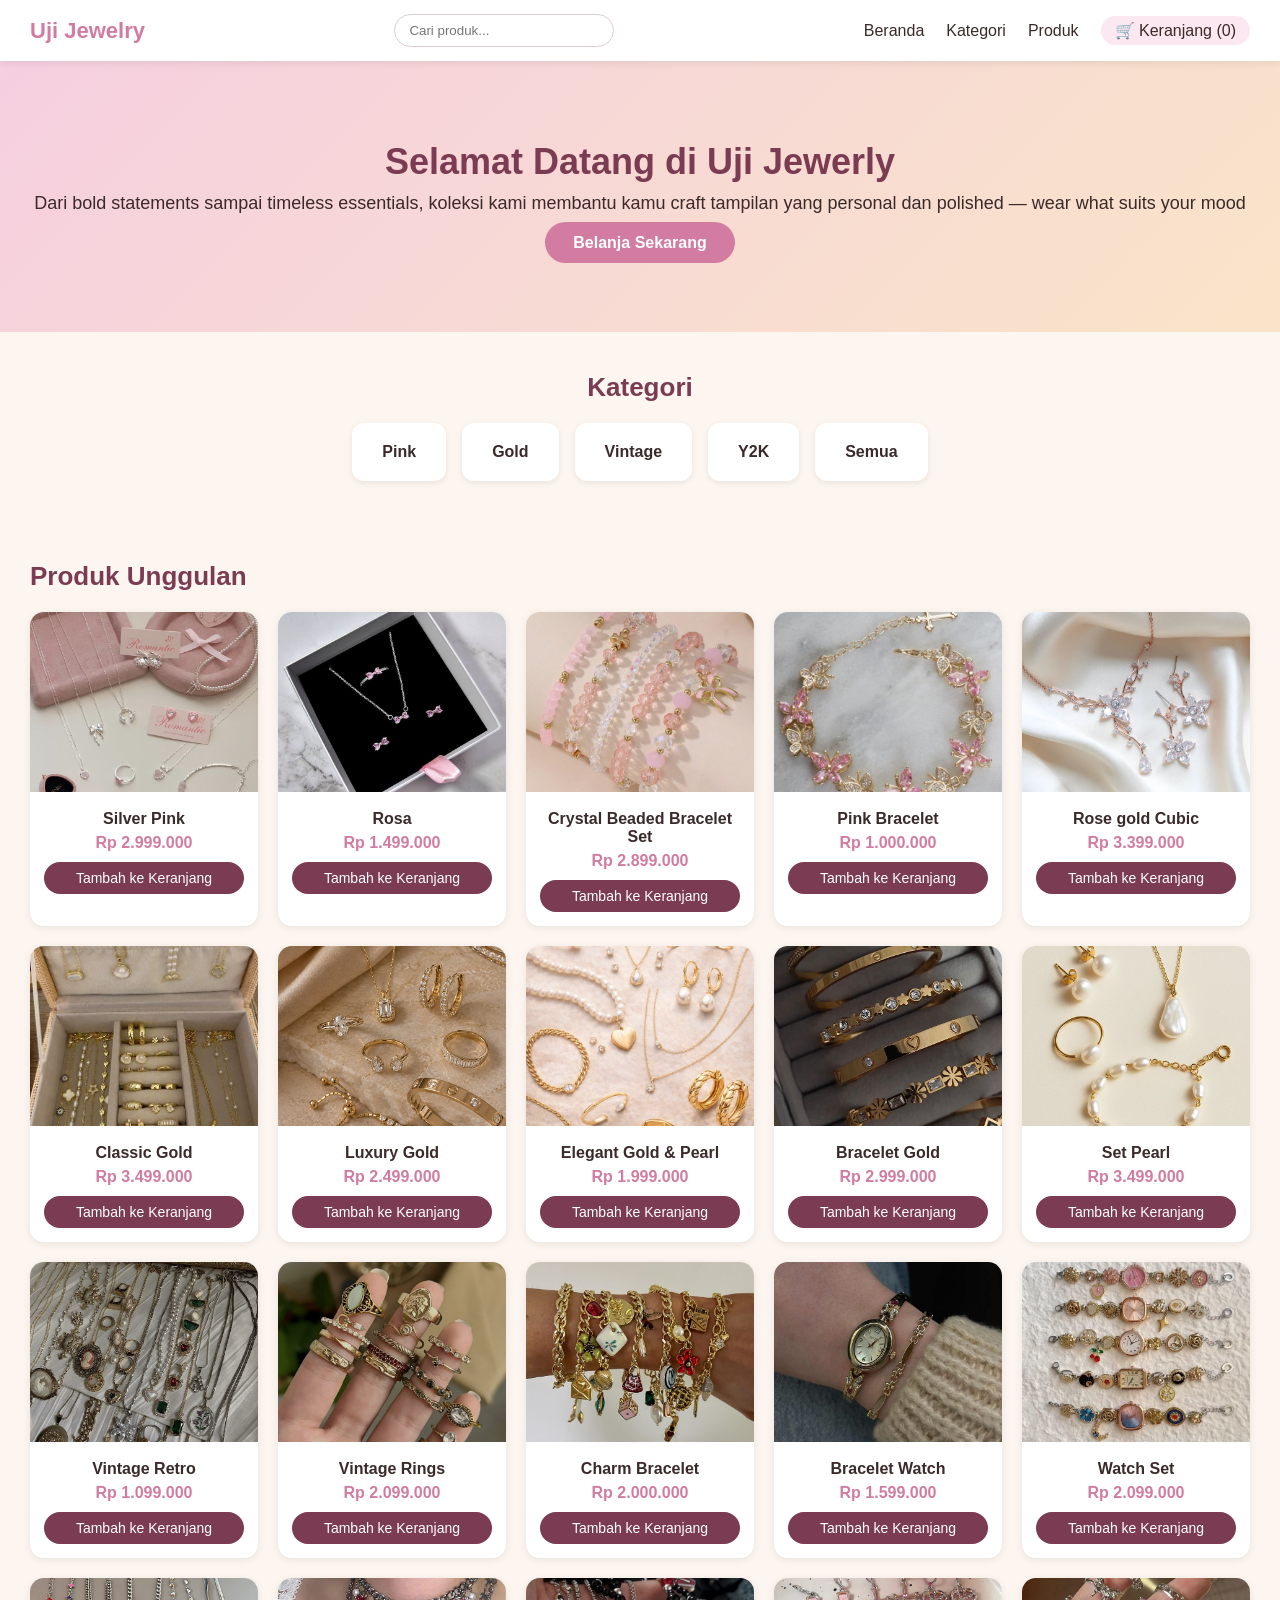
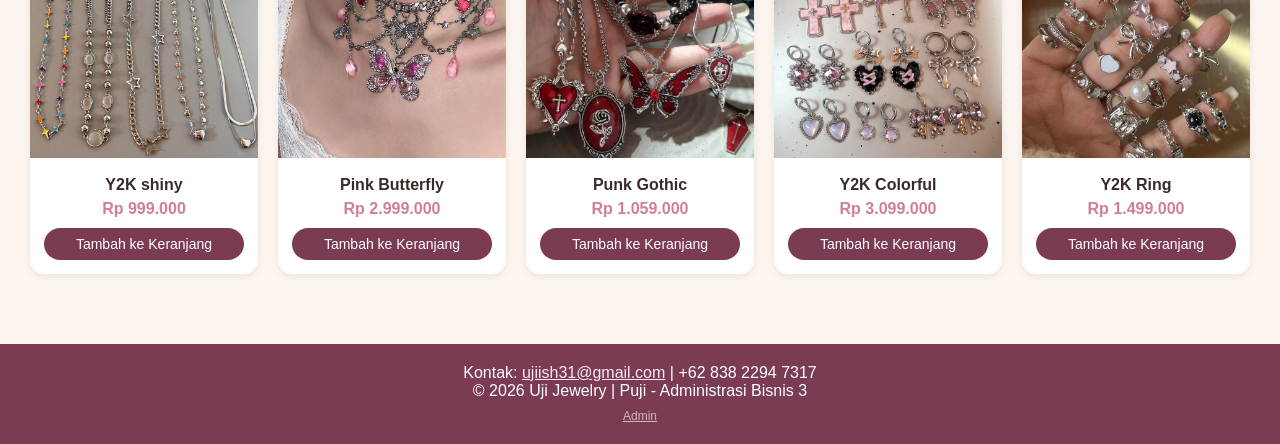
==== index.html @ ef240b07 "Update index.html" ====
<!DOCTYPE html>
<html lang="id">
<head>
  <meta charset="UTF-8" />
  <meta name="viewport" content="width=device-width, initial-scale=1.0" />
  <title>Uji Jewelry Store</title>
  <style>
    * { margin: 0; padding: 0; box-sizing: border-box; font-family: 'Segoe UI', Arial, sans-serif; }
    body { background: #fdf6f0; color: #3a2a2a; }

    .header { background: #fff; box-shadow: 0 2px 8px rgba(0,0,0,0.08); position: sticky; top: 0; z-index: 100; }
    .navbar { display: flex; align-items: center; justify-content: space-between; padding: 14px 30px; flex-wrap: wrap; gap: 10px; }
    .logo { font-size: 22px; font-weight: bold; color: #d17ca0; }
    .search-box input { padding: 8px 14px; border: 1px solid #e0c9d3; border-radius: 20px; width: 220px; outline: none; }
    .nav-links { list-style: none; display: flex; gap: 22px; align-items: center; }
    .nav-links a { text-decoration: none; color: #3a2a2a; font-weight: 500; transition: color .2s; }
    .nav-links a:hover { color: #d17ca0; }
    #cart-icon { cursor: pointer; background: #fce8f0; padding: 6px 14px; border-radius: 20px; }
    
    .hero { background: linear-gradient(135deg, #f6cfe0, #f9e4c8); text-align: center; padding: 80px 20px; }
    .hero h1 { font-size: 36px; margin-bottom: 10px; color: #7a3b53; }
    .hero p { font-size: 18px; margin-bottom: 20px; }
    .btn-hero { background: #d17ca0; color: #fff; padding: 12px 28px; border-radius: 30px; text-decoration: none; font-weight: bold; transition: .2s; }
    .btn-hero:hover { background: #b45c81; }

    .categories { padding: 40px 20px; text-align: center; }
    .section-title { font-size: 26px; margin-bottom: 20px; color: #7a3b53; }
    .category-grid { display: flex; gap: 16px; justify-content: center; flex-wrap: wrap; }
    .category-card { background: #fff; padding: 20px 30px; border-radius: 12px; font-weight: bold; box-shadow: 0 2px 6px rgba(0,0,0,0.08); cursor: pointer; transition: .2s; }
    .category-card:hover { transform: translateY(-4px); background: #fce8f0; }

    .container { padding: 40px 30px; }
    .product-grid { display: grid; grid-template-columns: repeat(auto-fill, minmax(220px, 1fr)); gap: 20px; }
    .product-card { background: #fff; border-radius: 14px; overflow: hidden; box-shadow: 0 2px 8px rgba(0,0,0,0.08); transition: .2s; }
    .product-card:hover { transform: translateY(-5px); box-shadow: 0 6px 14px rgba(0,0,0,0.12); }
    .product-card img { width: 100%; height: 180px; object-fit: cover; background: #eee; }
    .product-info { padding: 14px; text-align: center; }
    .product-info h3 { font-size: 16px; margin-bottom: 6px; }
    .price { color: #d17ca0; font-weight: bold; margin-bottom: 10px; }
    .btn-add { background: #7a3b53; color: #fff; border: none; padding: 8px 14px; border-radius: 20px; cursor: pointer; font-size: 14px; transition: .2s; width: 100%; }
    .btn-add:hover { background: #5c2c3f; }

    .footer { background: #7a3b53; color: #fff; text-align: center; padding: 20px; margin-top: 30px; }
    .footer a { color: #fce8f0; }

    @media (max-width: 768px) {
      .navbar { flex-direction: column; align-items: stretch; padding: 12px 16px; }
      .logo { text-align: center; margin-bottom: 6px; }
      .search-box input { width: 100%; }
      .nav-links { justify-content: center; flex-wrap: wrap; gap: 10px; font-size: 14px; }

      .hero { padding: 50px 16px; }
      .hero h1 { font-size: 24px; }
      .hero p { font-size: 15px; }
      .btn-hero { padding: 10px 22px; font-size: 14px; }

      .section-title { font-size: 20px; }
      .category-grid { gap: 10px; }
      .category-card { padding: 14px 18px; font-size: 14px; flex: 1 1 40%; text-align: center; }

      .container { padding: 24px 16px; }
      .product-grid { grid-template-columns: repeat(2, 1fr); gap: 12px; }
      .product-card img { height: 130px; }
      .product-info { padding: 10px; }
      .product-info h3 { font-size: 13px; }
      .price { font-size: 13px; }
      .btn-add { font-size: 12px; padding: 8px 10px; }

      .footer { padding: 16px; font-size: 13px; }
      .footer-info p { margin-bottom: 4px; }
    }

    @media (max-width: 400px) {
      .product-grid { grid-template-columns: 1fr 1fr; }
      .category-card { flex: 1 1 100%; }
    }

    @media (min-width: 769px) and (max-width: 1024px) {
      .navbar { padding: 14px 20px; }
      .search-box input { width: 180px; }
      .nav-links { gap: 16px; font-size: 15px; }

      .hero { padding: 60px 20px; }
      .hero h1 { font-size: 30px; }

      .category-card { padding: 18px 24px; }

      .container { padding: 32px 24px; }
      .product-grid { grid-template-columns: repeat(3, 1fr); gap: 16px; }
      .product-card img { height: 160px; }
    }
  </style>
</head>
<body>

  <header class="header">
    <nav class="navbar">
      <div class="logo">Uji Jewelry</div>

      <div class="search-box">
        <input type="text" id="search-input" placeholder="Cari produk..." />
      </div>

      <ul class="nav-links">
        <li><a href="#beranda">Beranda</a></li>
        <li><a href="#kategori">Kategori</a></li>
        <li><a href="#produk">Produk</a></li>
        <li>
          <a href="#" id="cart-icon" onclick="checkoutAlert(event)">
            🛒 Keranjang (<span id="cart-count">0</span>)
          </a>
        </li>
      </ul>
    </nav>
  </header>

  <main>
    <section class="hero" id="beranda">
      <div class="hero-content">
        <h1>Selamat Datang di Uji Jewerly</h1>
        <p>Dari bold statements sampai timeless essentials, koleksi kami membantu kamu craft tampilan yang personal dan polished — wear what suits your mood</p>
        <a href="#produk" class="btn-hero">Belanja Sekarang</a>
      </div>
    </section>

    <section class="categories" id="kategori">
      <h2 class="section-title">Kategori</h2>
      <div class="category-grid">
        <div class="category-card" onclick="filterKategori('Pink')">Pink</div>
        <div class="category-card" onclick="filterKategori('Gold')">Gold</div>
        <div class="category-card" onclick="filterKategori('Vintage')">Vintage</div>
        <div class="category-card" onclick="filterKategori('Y2K')">Y2K</div>
        <div class="category-card" onclick="filterKategori('all')">Semua</div>
      </div>
    </section>

    <section class="container" id="produk">
      <h2 class="section-title">Produk Unggulan</h2>

      <div class="product-grid">
        <article class="product-card" data-category="Pink">
          <img src="simplepink.jpg" alt="Silver Pink">
          <div class="product-info">
            <h3>Silver Pink</h3>
            <p class="price">Rp 2.999.000</p>
            <button class="btn-add" onclick="tambahKeKeranjang('Silver Pink', 2999000, 'simplepink.jpg', 'Pink', event)">Tambah ke Keranjang</button>
          </div>
        </article>

        <article class="product-card" data-category="Pink">
          <img src="Rosa.jpg" alt="Rosa">
          <div class="product-info">
            <h3>Rosa</h3>
            <p class="price">Rp 1.499.000</p>
            <button class="btn-add" onclick="tambahKeKeranjang('Rosa', 1499000, 'Rosa.jpg', 'Pink', event)">Tambah ke Keranjang</button>
          </div>
        </article>

        <article class="product-card" data-category="Pink">
          <img src="Crystal Beaded Bracelet Set.jpg" alt="Crystal Beaded Bracelet Set">
          <div class="product-info">
            <h3>Crystal Beaded Bracelet Set</h3>
            <p class="price">Rp 2.899.000</p>
            <button class="btn-add" onclick="tambahKeKeranjang('Crystal Beaded Bracelet Set', 2899000, 'Crystal Beaded Bracelet Set.jpg', 'Pink', event)">Tambah ke Keranjang</button>
          </div>
        </article>

        <article class="product-card" data-category="Pink">
          <img src="Pink Bracelet.jpg" alt="Pink Bracelet">
          <div class="product-info">
            <h3>Pink Bracelet</h3>
            <p class="price">Rp 1.000.000</p>
            <button class="btn-add" onclick="tambahKeKeranjang('Pink Bracelet', 1000000, 'Pink Bracelet.jpg', 'Pink', event)">Tambah ke Keranjang</button>
          </div>
        </article>

        <article class="product-card" data-category="Pink">
          <img src="Rose gold Cubic.jpg" alt="Rose gold Cubic">
          <div class="product-info">
            <h3>Rose gold Cubic</h3>
            <p class="price">Rp 3.399.000</p>
            <button class="btn-add" onclick="tambahKeKeranjang('Rose gold Cubic', 3399000, 'Rose gold Cubic.jpg', 'Pink', event)">Tambah ke Keranjang</button>
          </div>
        </article>

        <article class="product-card" data-category="Gold">
          <img src="gold.jpg" alt="Classic Gold">
          <div class="product-info">
            <h3>Classic Gold</h3>
            <p class="price">Rp 3.499.000</p>
            <button class="btn-add" onclick="tambahKeKeranjang('Classic Gold', 3499000, 'gold.jpg', 'Gold', event)">Tambah ke Keranjang</button>
          </div>
        </article>

        <article class="product-card" data-category="Gold">
          <img src="Luxury Gold.jpg" alt="Luxury Gold">
          <div class="product-info">
            <h3>Luxury Gold</h3>
            <p class="price">Rp 2.499.000</p>
            <button class="btn-add" onclick="tambahKeKeranjang('Luxury Gold', 2499000, 'Luxury Gold.jpg', 'Gold', event)">Tambah ke Keranjang</button>
          </div>
        </article>

        <article class="product-card" data-category="Gold">
          <img src="Elegant Gold & Pearl.jpg" alt="Elegant Gold & Pearl">
          <div class="product-info">
            <h3>Elegant Gold & Pearl</h3>
            <p class="price">Rp 1.999.000</p>
            <button class="btn-add" onclick="tambahKeKeranjang('Elegant Gold &amp; Pearl', 1999000, 'Elegant Gold &amp; Pearl.jpg', 'Gold', event)">Tambah ke Keranjang</button>
          </div>
        </article>

        <article class="product-card" data-category="Gold">
          <img src="Bracelet Gold.jpg" alt="Bracelet Gold">
          <div class="product-info">
            <h3>Bracelet Gold</h3>
            <p class="price">Rp 2.999.000</p>
            <button class="btn-add" onclick="tambahKeKeranjang('Bracelet Gold', 2999000, 'Bracelet Gold.jpg', 'Gold', event)">Tambah ke Keranjang</button>
          </div>
        </article>

        <article class="product-card" data-category="Gold">
          <img src="set pearl.jpg" alt="Set Pearl">
          <div class="product-info">
            <h3>Set Pearl</h3>
            <p class="price">Rp 3.499.000</p>
            <button class="btn-add" onclick="tambahKeKeranjang('Set Pearl', 3499000, 'set pearl.jpg', 'Gold', event)">Tambah ke Keranjang</button>
          </div>
        </article>

        <article class="product-card" data-category="Vintage">
          <img src="vintage.jpg" alt="Vintage Retro">
          <div class="product-info">
            <h3>Vintage Retro</h3>
            <p class="price">Rp 1.099.000</p>
            <button class="btn-add" onclick="tambahKeKeranjang('Vintage Retro', 1099000, 'vintage.jpg', 'Vintage', event)">Tambah ke Keranjang</button>
          </div>
        </article>

        <article class="product-card" data-category="Vintage">
          <img src="Vintage rings.jpg" alt="Vintage Rings">
          <div class="product-info">
            <h3>Vintage Rings</h3>
            <p class="price">Rp 2.099.000</p>
            <button class="btn-add" onclick="tambahKeKeranjang('Vintage Rings', 2099000, 'Vintage rings.jpg', 'Vintage', event)">Tambah ke Keranjang</button>
          </div>
        </article>

        <article class="product-card" data-category="Vintage">
          <img src="charm bracelets.jpg" alt="Charm Bracelet">
          <div class="product-info">
            <h3>Charm Bracelet</h3>
            <p class="price">Rp 2.000.000</p>
            <button class="btn-add" onclick="tambahKeKeranjang('Charm Bracelet', 2000000, 'charm bracelets.jpg', 'Vintage', event)">Tambah ke Keranjang</button>
          </div>
        </article>

        <article class="product-card" data-category="Vintage">
          <img src="Bracelet Watch.jpg" alt="Bracelet Watch">
          <div class="product-info">
            <h3>Bracelet Watch</h3>
            <p class="price">Rp 1.599.000</p>
            <button class="btn-add" onclick="tambahKeKeranjang('Bracelet Watch', 1599000, 'Bracelet Watch.jpg', 'Vintage', event)">Tambah ke Keranjang</button>
          </div>
        </article>

        <article class="product-card" data-category="Vintage">
          <img src="Watch Bracele.jpg" alt="Watch Set">
          <div class="product-info">
            <h3>Watch Set</h3>
            <p class="price">Rp 2.099.000</p>
            <button class="btn-add" onclick="tambahKeKeranjang('Watch Set', 2099000, 'Watch Bracele.jpg', 'Vintage', event)">Tambah ke Keranjang</button>
          </div>
        </article>

        <article class="product-card" data-category="Y2K">
          <img src="Y2K.jpg" alt="Y2K shiny">
          <div class="product-info">
            <h3>Y2K shiny</h3>
            <p class="price">Rp 999.000</p>
            <button class="btn-add" onclick="tambahKeKeranjang('Y2K shiny', 999000, 'Y2K.jpg', 'Y2K', event)">Tambah ke Keranjang</button>
          </div>
        </article>

        <article class="product-card" data-category="Y2K">
          <img src="Pink Butterfly.jpg" alt="Pink Butterfly">
          <div class="product-info">
            <h3>Pink Butterfly</h3>
            <p class="price">Rp 2.999.000</p>
            <button class="btn-add" onclick="tambahKeKeranjang('Pink Butterfly', 2999000, 'Pink Butterfly.jpg', 'Y2K', event)">Tambah ke Keranjang</button>
          </div>
        </article>

        <article class="product-card" data-category="Y2K">
          <img src="Punk Gothic.jpg" alt="Punk Gothic">
          <div class="product-info">
            <h3>Punk Gothic</h3>
            <p class="price">Rp 1.059.000</p>
            <button class="btn-add" onclick="tambahKeKeranjang('Punk Gothic', 1059000, 'Punk Gothic.jpg', 'Y2K', event)">Tambah ke Keranjang</button>
          </div>
        </article>

        <article class="product-card" data-category="Y2K">
          <img src="Y2K Style Colorful Pentagram.jpg" alt="Y2K Colorful">
          <div class="product-info">
            <h3>Y2K Colorful</h3>
            <p class="price">Rp 3.099.000</p>
            <button class="btn-add" onclick="tambahKeKeranjang('Y2K Colorful', 3099000, 'Y2K Style Colorful Pentagram.jpg', 'Y2K', event)">Tambah ke Keranjang</button>
          </div>
        </article>

        <article class="product-card" data-category="Y2K">
          <img src="Kpop Ring Y2K.jpg" alt="Y2K Ring">
          <div class="product-info">
            <h3>Y2K Ring</h3>
            <p class="price">Rp 1.499.000</p>
            <button class="btn-add" onclick="tambahKeKeranjang('Y2K Ring', 1499000, 'Kpop Ring Y2K.jpg', 'Y2K', event)">Tambah ke Keranjang</button>
          </div>
        </article>
      </div>
    </section>
  </main>

  <footer class="footer">
    <div class="footer-info">
      <p>Kontak: <a href="mailto:ujiish31@gmail.com">ujiish31@gmail.com</a> | +62 838 2294 7317</p>
      <p>&copy; 2026 Uji Jewelry | Puji - Administrasi Bisnis 3</p>
       <p style="margin-top:6px;"><a href="admin.html" style="font-size:12px; opacity:.7;">Admin</a></p>
    </div>
  </footer>

  <script>
    document.getElementById('search-input').addEventListener('input', function(e) {
      const kata = e.target.value.toLowerCase();
      document.querySelectorAll('.product-card').forEach(card => {
        const judul = card.querySelector('h3').innerText.toLowerCase();
        card.style.display = judul.includes(kata) ? '' : 'none';
      });
    });
  </script>

  <script src="script.js"></script>
</body>
</html>
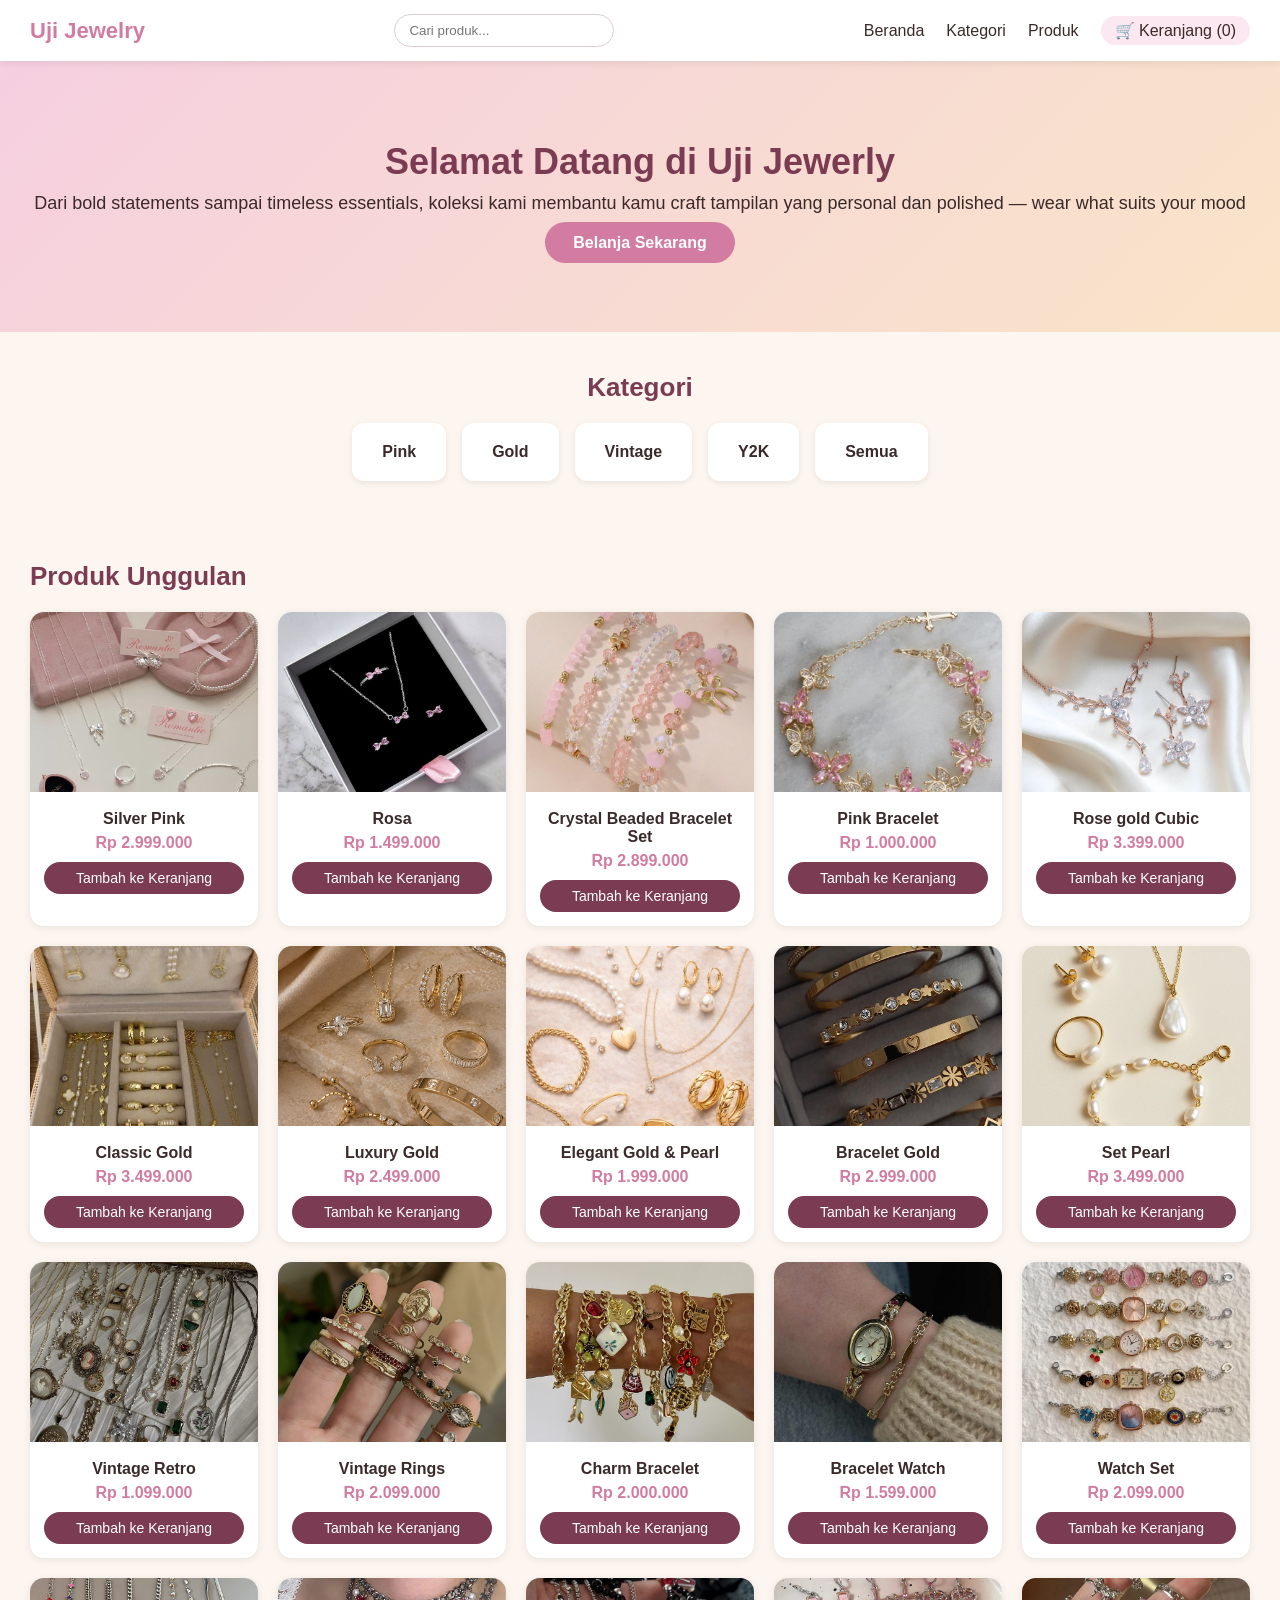
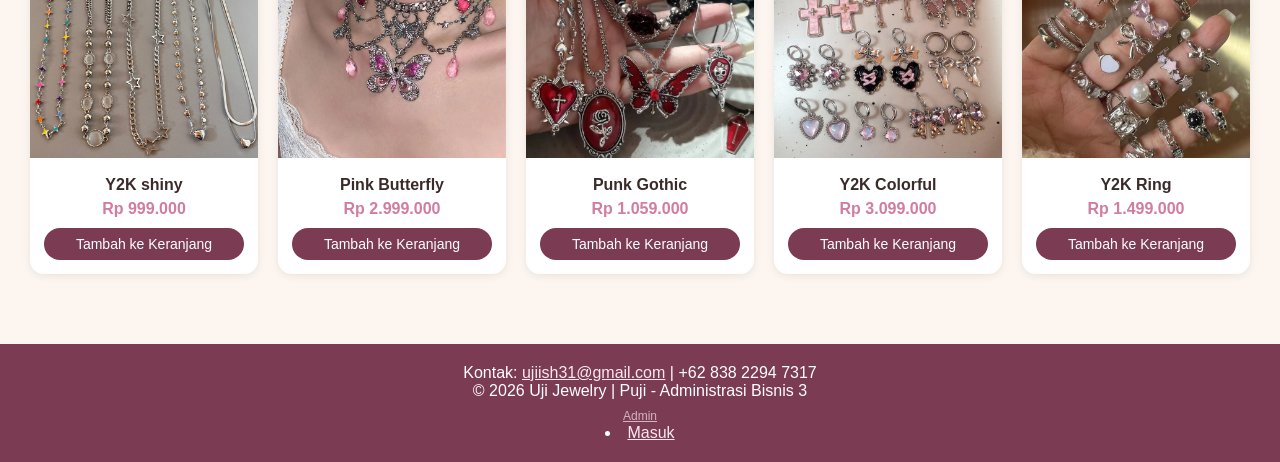
==== commit a5f259d4: "Update index.html" ====
--- a/index.html
+++ b/index.html
@@ -326,6 +326,7 @@
       <p>Kontak: <a href="mailto:ujiish31@gmail.com">ujiish31@gmail.com</a> | +62 838 2294 7317</p>
       <p>&copy; 2026 Uji Jewelry | Puji - Administrasi Bisnis 3</p>
        <p style="margin-top:6px;"><a href="admin.html" style="font-size:12px; opacity:.7;">Admin</a></p>
+      <li><a href="akun.html" id="account-link">Masuk</a></li>
     </div>
   </footer>
 
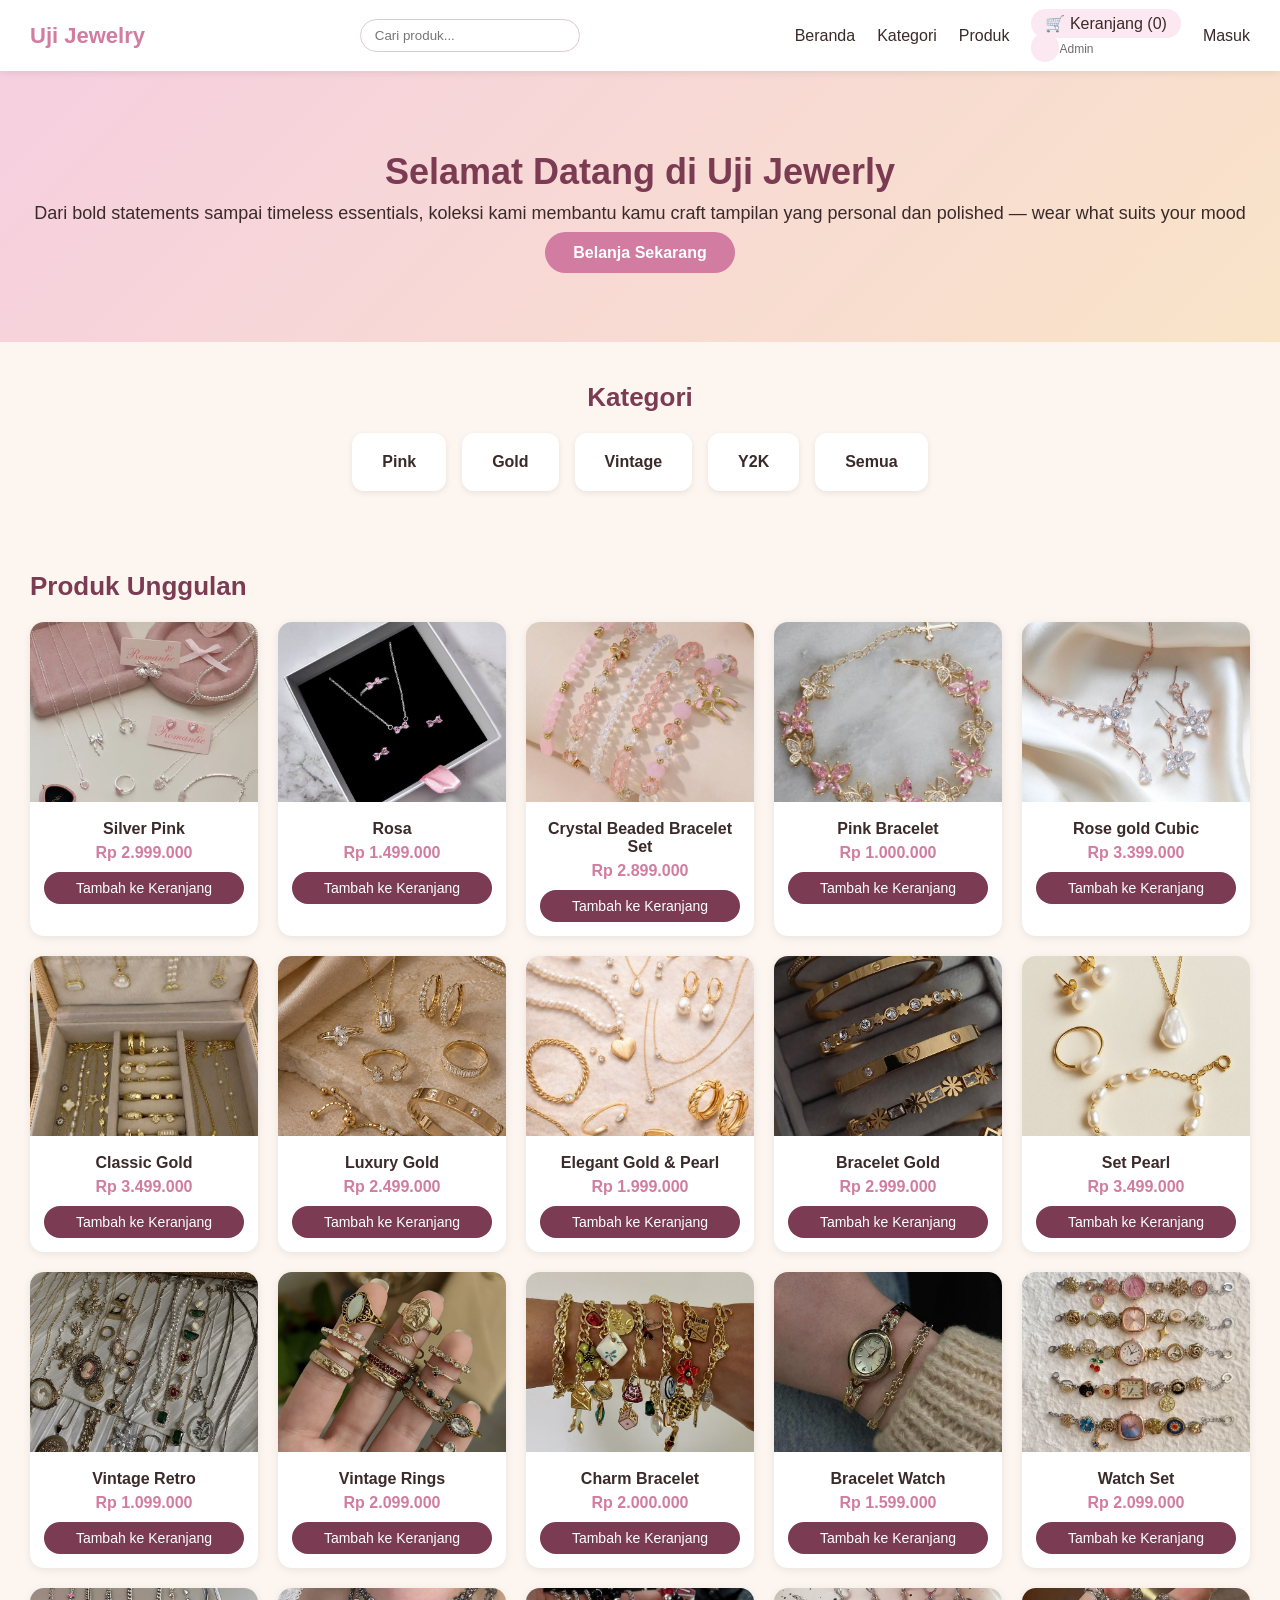
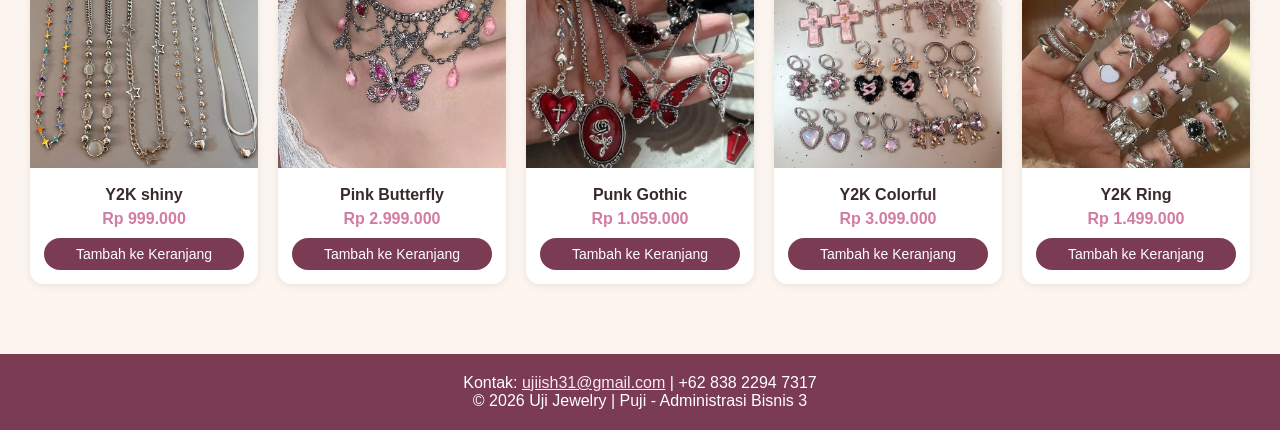
==== commit 6a4cb5e3: "Update index.html" ====
--- a/index.html
+++ b/index.html
@@ -108,6 +108,8 @@
         <li>
           <a href="#" id="cart-icon" onclick="checkoutAlert(event)">
             🛒 Keranjang (<span id="cart-count">0</span>)
+           <p style="margin-top:6px;"><a href="admin.html" style="font-size:12px; opacity:.7;">Admin</a></p>
+      <li><a href="akun.html" id="account-link">Masuk</a></li>
           </a>
         </li>
       </ul>
@@ -325,8 +327,6 @@
     <div class="footer-info">
       <p>Kontak: <a href="mailto:ujiish31@gmail.com">ujiish31@gmail.com</a> | +62 838 2294 7317</p>
       <p>&copy; 2026 Uji Jewelry | Puji - Administrasi Bisnis 3</p>
-       <p style="margin-top:6px;"><a href="admin.html" style="font-size:12px; opacity:.7;">Admin</a></p>
-      <li><a href="akun.html" id="account-link">Masuk</a></li>
     </div>
   </footer>
 
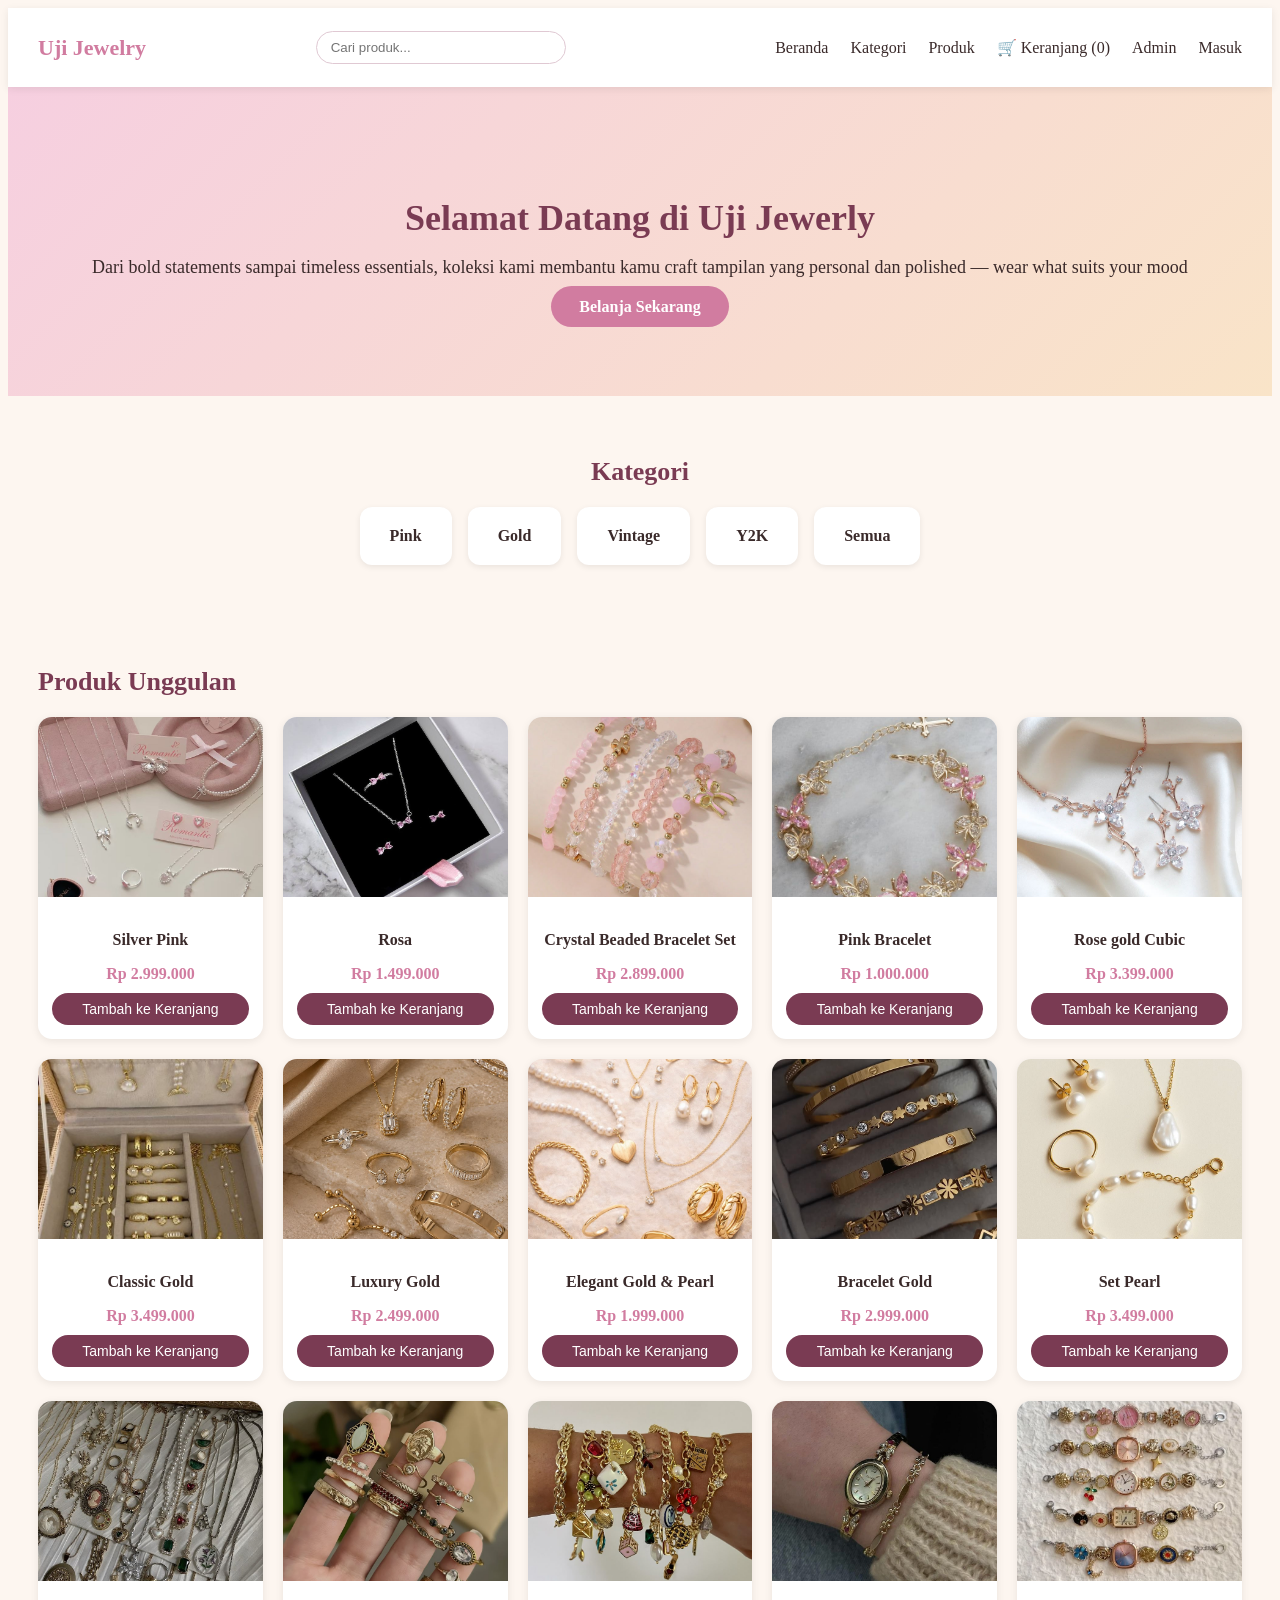
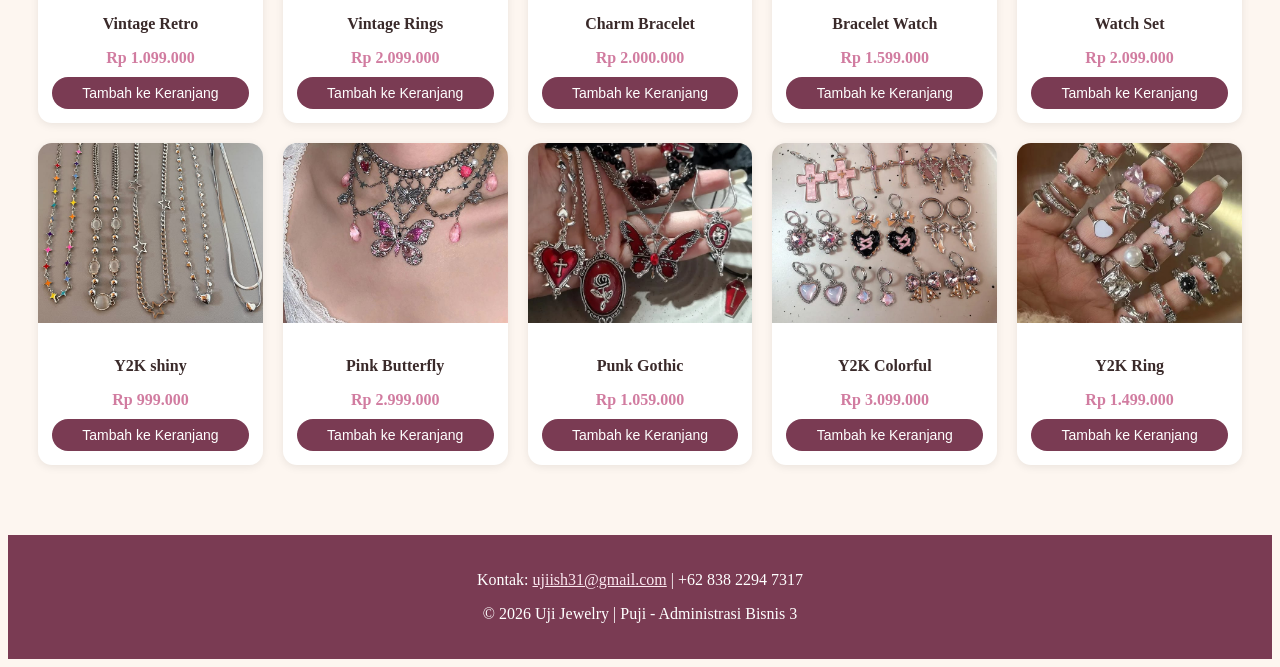
==== commit e49614a4: "Update index.html" ====
--- a/index.html
+++ b/index.html
@@ -5,7 +5,7 @@
   <meta name="viewport" content="width=device-width, initial-scale=1.0" />
   <title>Uji Jewelry Store</title>
   <style>
-    * { margin: 0; padding: 0; box-sizing: border-box; font-family: 'Segoe UI', Arial, sans-serif; }
+    { margin: 0; padding: 0; box-sizing: border-box; font-family: 'Segoe UI', Arial, sans-serif; }
     body { background: #fdf6f0; color: #3a2a2a; }
 
     .header { background: #fff; box-shadow: 0 2px 8px rgba(0,0,0,0.08); position: sticky; top: 0; z-index: 100; }
@@ -15,7 +15,7 @@
     .nav-links { list-style: none; display: flex; gap: 22px; align-items: center; }
     .nav-links a { text-decoration: none; color: #3a2a2a; font-weight: 500; transition: color .2s; }
     .nav-links a:hover { color: #d17ca0; }
-    #cart-icon { cursor: pointer; background: #fce8f0; padding: 6px 14px; border-radius: 20px; }
+    cart-icon { cursor: pointer; background: #fce8f0; padding: 6px 14px; border-radius: 20px; }
     
     .hero { background: linear-gradient(135deg, #f6cfe0, #f9e4c8); text-align: center; padding: 80px 20px; }
     .hero h1 { font-size: 36px; margin-bottom: 10px; color: #7a3b53; }
@@ -108,8 +108,8 @@
         <li>
           <a href="#" id="cart-icon" onclick="checkoutAlert(event)">
             🛒 Keranjang (<span id="cart-count">0</span>)
-           <p style="margin-top:6px;"><a href="admin.html" style="font-size:12px; opacity:.7;">Admin</a></p>
-      <li><a href="akun.html" id="account-link">Masuk</a></li>
+          <li><a href="admin.html" id="account-link">Admin</a></li>
+            <li><a href="akun.html" id="account-link">Masuk</a></li>
           </a>
         </li>
       </ul>
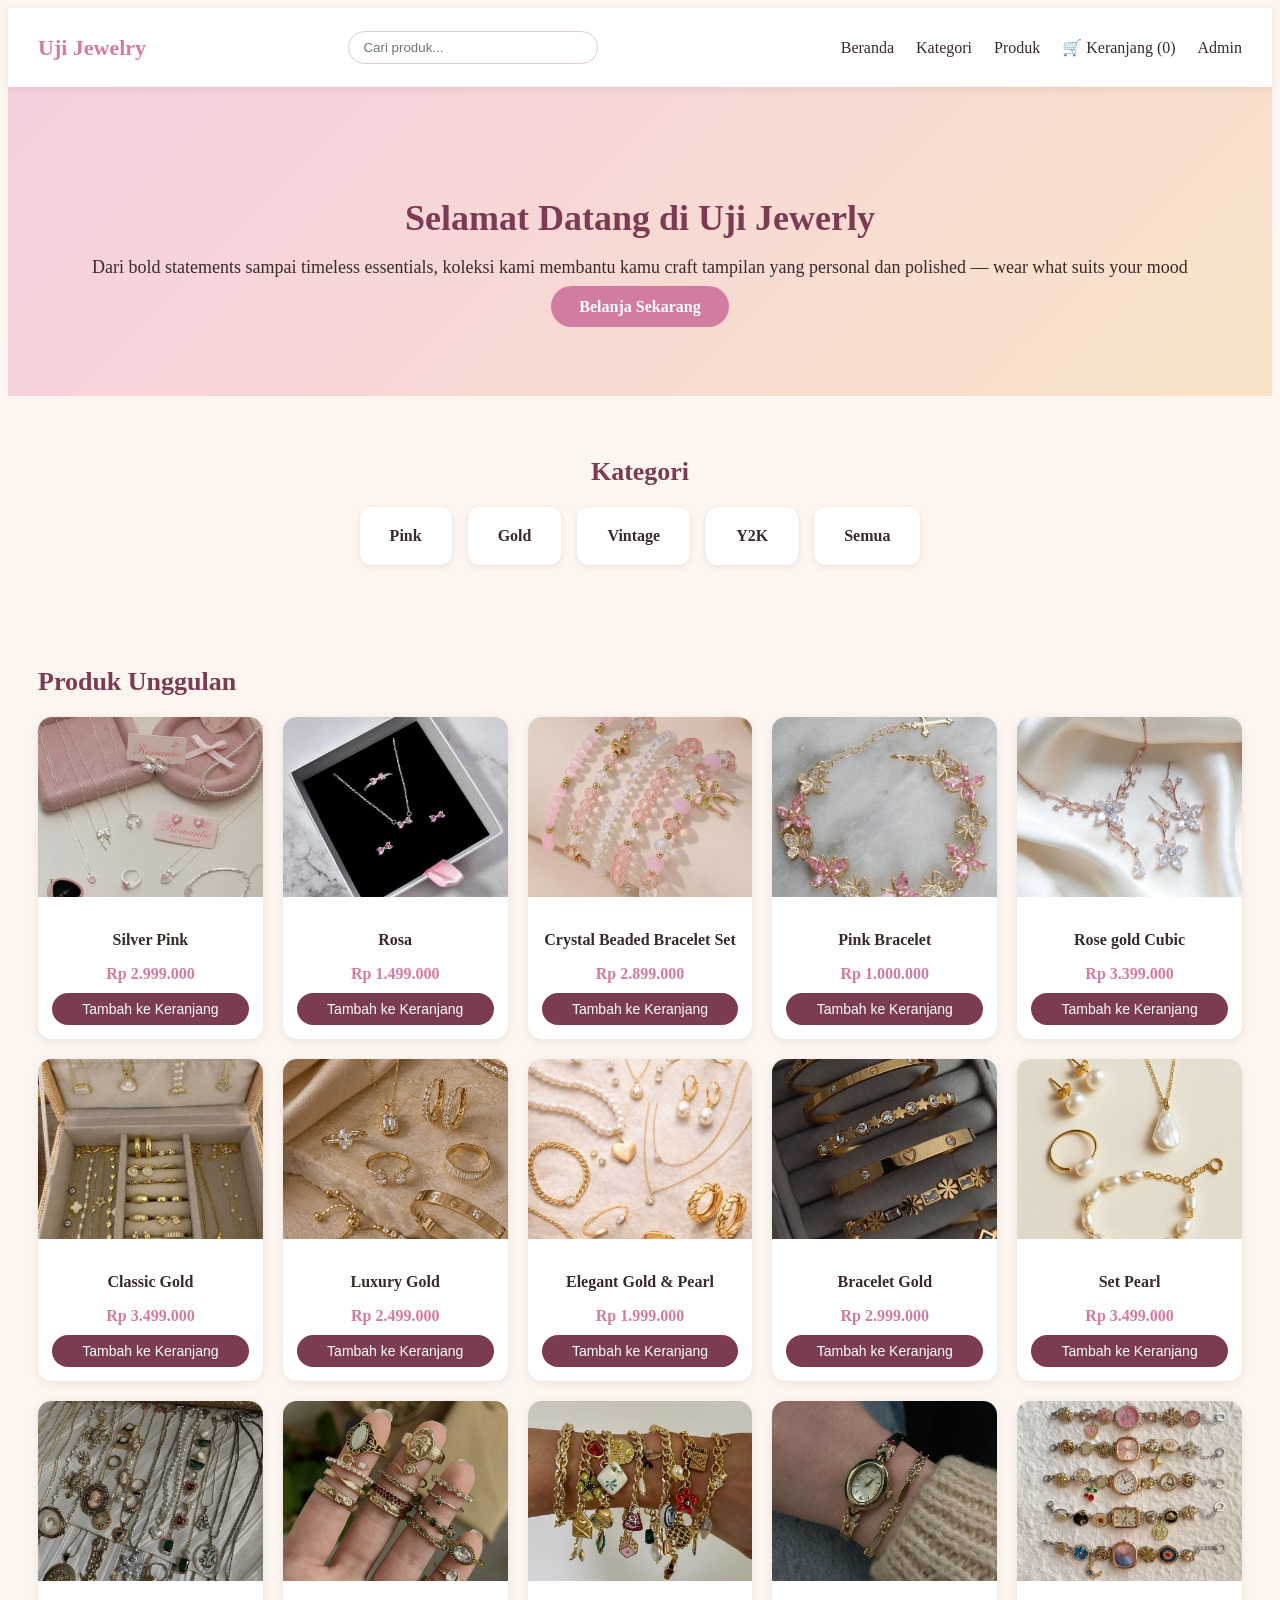
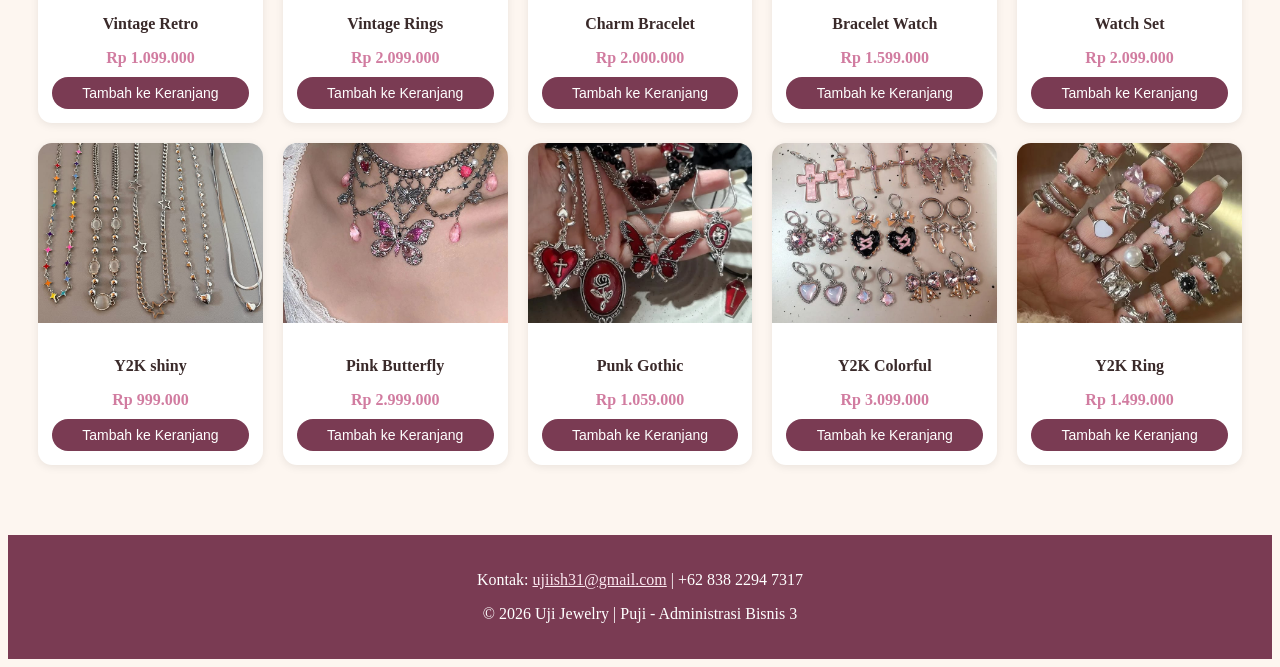
==== commit e92b1e91: "Update index.html" ====
--- a/index.html
+++ b/index.html
@@ -108,10 +108,9 @@
         <li>
           <a href="#" id="cart-icon" onclick="checkoutAlert(event)">
             🛒 Keranjang (<span id="cart-count">0</span>)
-          <li><a href="admin.html" id="account-link">Admin</a></li>
-            <li><a href="akun.html" id="account-link">Masuk</a></li>
           </a>
         </li>
+         <li><a href="admin.html" id="account-link">Admin</a></li>
       </ul>
     </nav>
   </header>
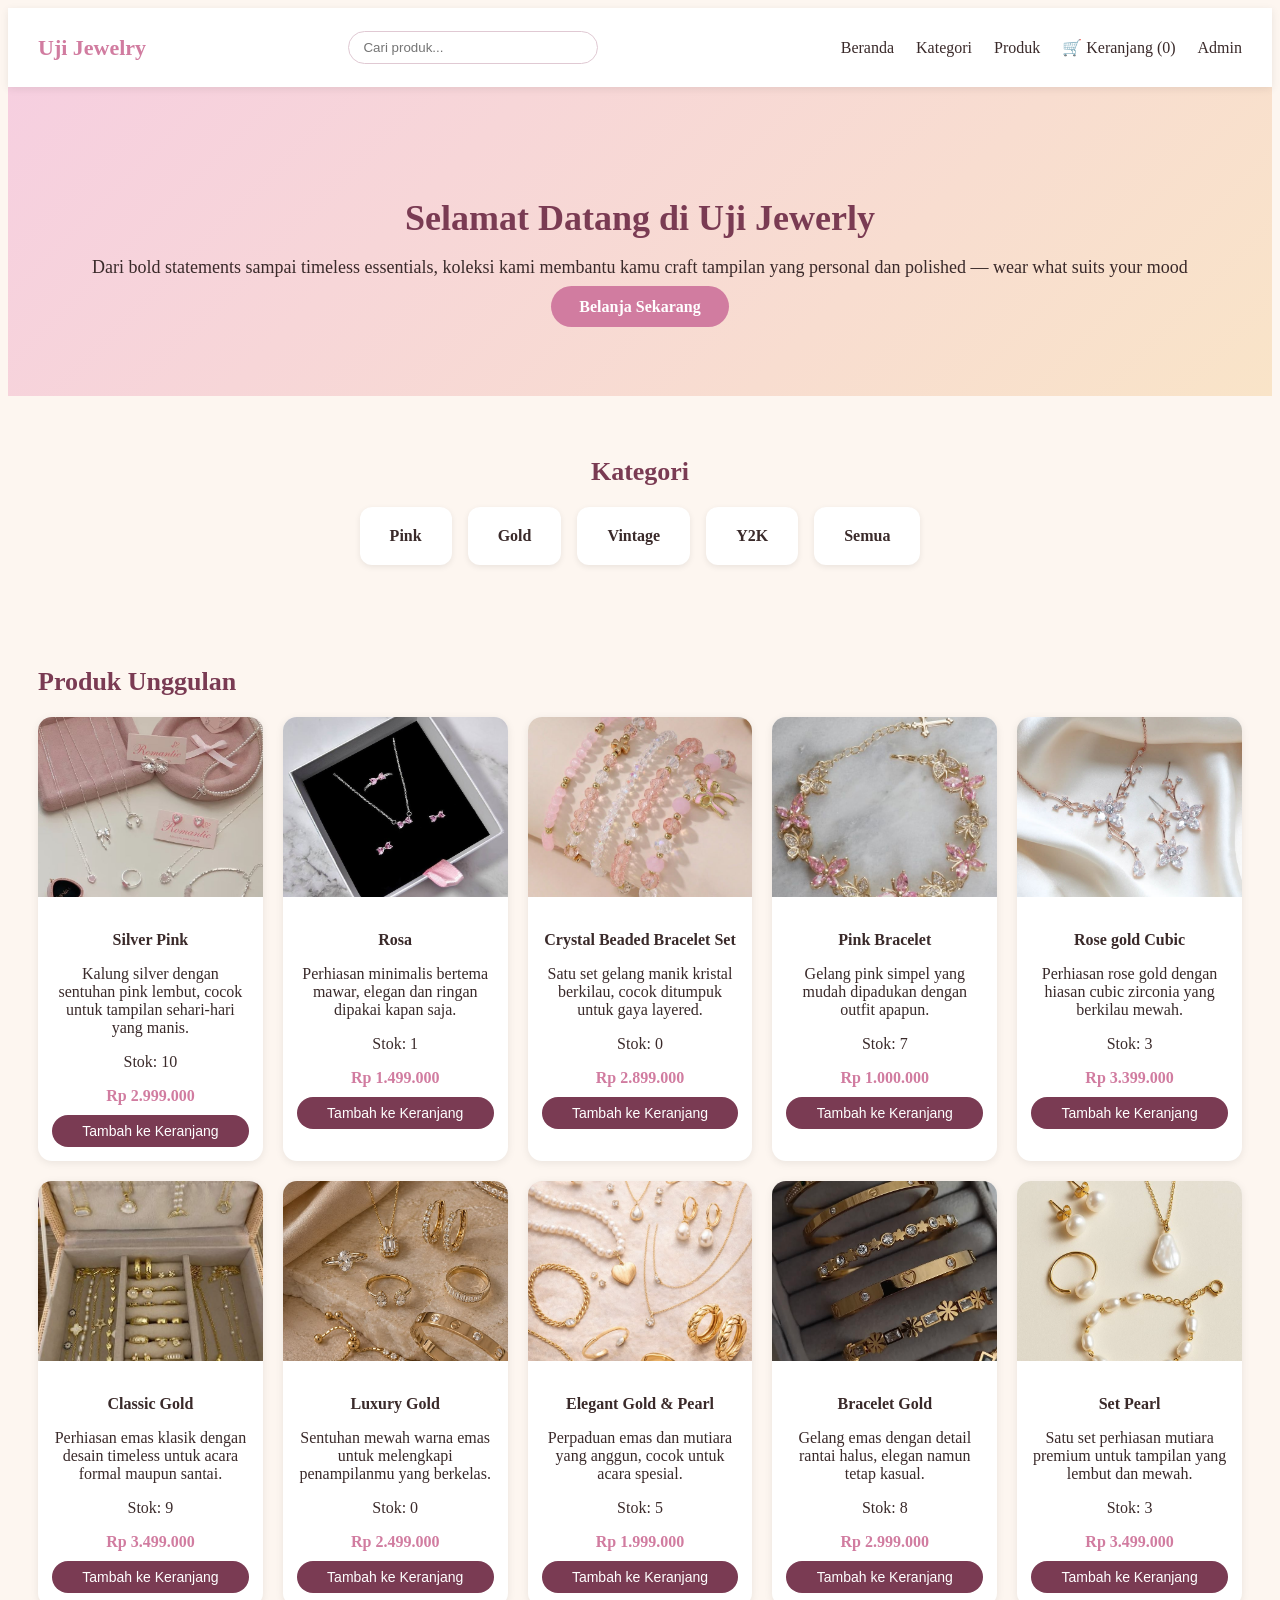
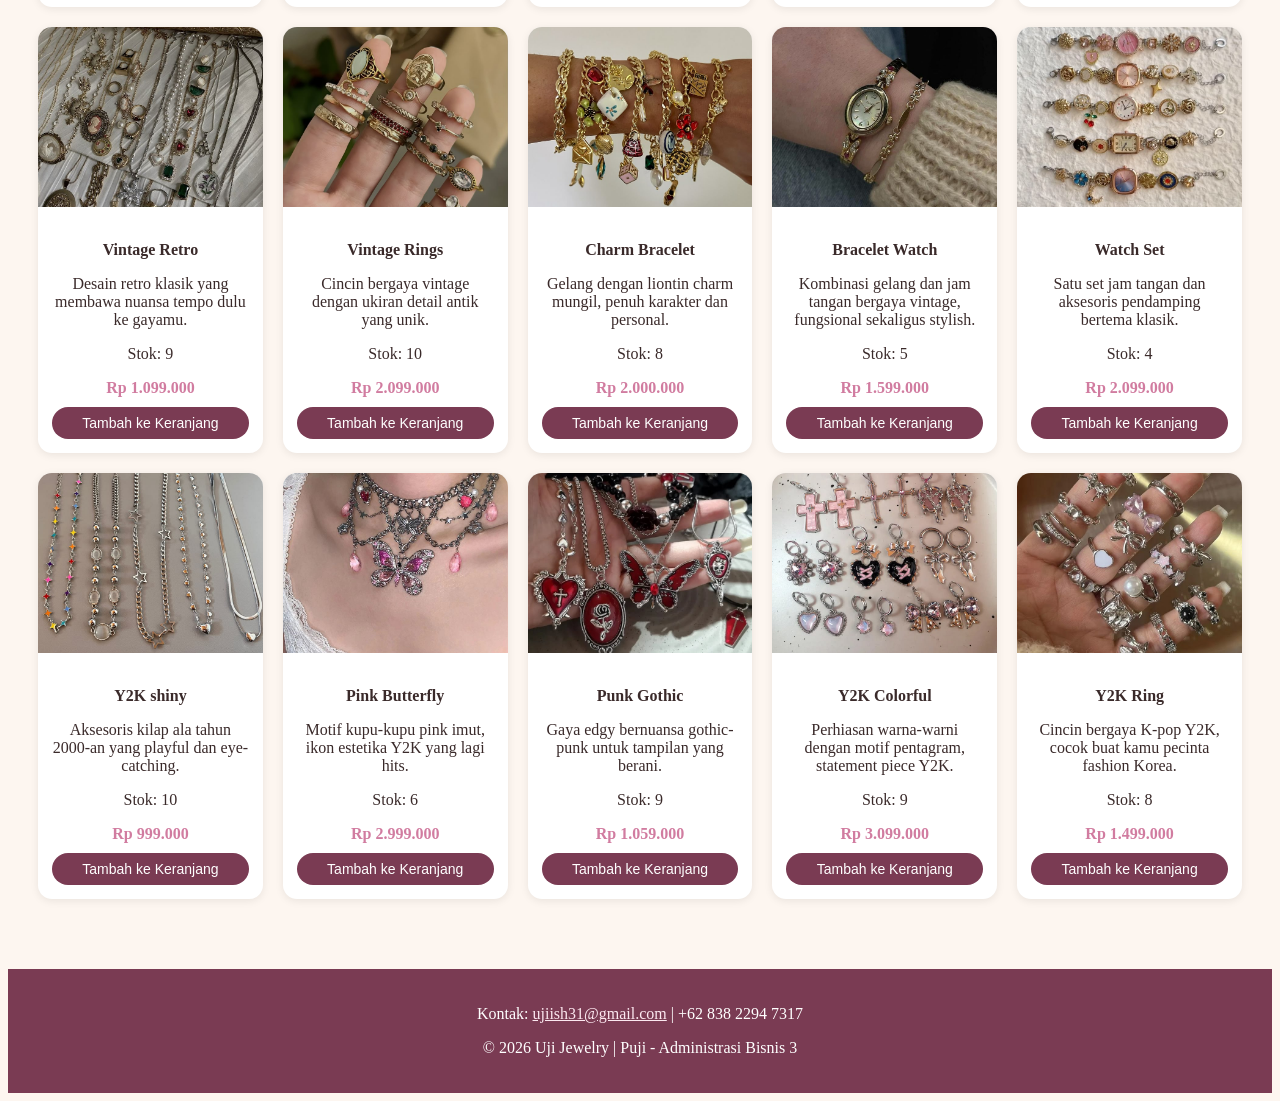
==== commit d82d0b60: "Update index.html" ====
--- a/index.html
+++ b/index.html
@@ -143,6 +143,8 @@
           <img src="simplepink.jpg" alt="Silver Pink">
           <div class="product-info">
             <h3>Silver Pink</h3>
+             <p class="product-desc">Kalung silver dengan sentuhan pink lembut, cocok untuk tampilan sehari-hari yang manis.</p>
+             <p class="stock-info ada">Stok: 10</p>
             <p class="price">Rp 2.999.000</p>
             <button class="btn-add" onclick="tambahKeKeranjang('Silver Pink', 2999000, 'simplepink.jpg', 'Pink', event)">Tambah ke Keranjang</button>
           </div>
@@ -152,6 +154,8 @@
           <img src="Rosa.jpg" alt="Rosa">
           <div class="product-info">
             <h3>Rosa</h3>
+             <p class="product-desc">Perhiasan minimalis bertema mawar, elegan dan ringan dipakai kapan saja.</p>
+             <p class="stock-info ada">Stok: 1</p>
             <p class="price">Rp 1.499.000</p>
             <button class="btn-add" onclick="tambahKeKeranjang('Rosa', 1499000, 'Rosa.jpg', 'Pink', event)">Tambah ke Keranjang</button>
           </div>
@@ -161,6 +165,8 @@
           <img src="Crystal Beaded Bracelet Set.jpg" alt="Crystal Beaded Bracelet Set">
           <div class="product-info">
             <h3>Crystal Beaded Bracelet Set</h3>
+             <p class="product-desc">Satu set gelang manik kristal berkilau, cocok ditumpuk untuk gaya layered.</p>
+             <p class="stock-info ada">Stok: 0</p>
             <p class="price">Rp 2.899.000</p>
             <button class="btn-add" onclick="tambahKeKeranjang('Crystal Beaded Bracelet Set', 2899000, 'Crystal Beaded Bracelet Set.jpg', 'Pink', event)">Tambah ke Keranjang</button>
           </div>
@@ -170,6 +176,8 @@
           <img src="Pink Bracelet.jpg" alt="Pink Bracelet">
           <div class="product-info">
             <h3>Pink Bracelet</h3>
+            <p class="product-desc">Gelang pink simpel yang mudah dipadukan dengan outfit apapun.</p>
+             <p class="stock-info ada">Stok: 7</p>
             <p class="price">Rp 1.000.000</p>
             <button class="btn-add" onclick="tambahKeKeranjang('Pink Bracelet', 1000000, 'Pink Bracelet.jpg', 'Pink', event)">Tambah ke Keranjang</button>
           </div>
@@ -179,6 +187,8 @@
           <img src="Rose gold Cubic.jpg" alt="Rose gold Cubic">
           <div class="product-info">
             <h3>Rose gold Cubic</h3>
+             <p class="product-desc">Perhiasan rose gold dengan hiasan cubic zirconia yang berkilau mewah.</p>
+             <p class="stock-info ada">Stok: 3</p>
             <p class="price">Rp 3.399.000</p>
             <button class="btn-add" onclick="tambahKeKeranjang('Rose gold Cubic', 3399000, 'Rose gold Cubic.jpg', 'Pink', event)">Tambah ke Keranjang</button>
           </div>
@@ -188,6 +198,8 @@
           <img src="gold.jpg" alt="Classic Gold">
           <div class="product-info">
             <h3>Classic Gold</h3>
+             <p class="product-desc">Perhiasan emas klasik dengan desain timeless untuk acara formal maupun santai.</p>
+             <p class="stock-info ada">Stok: 9</p>
             <p class="price">Rp 3.499.000</p>
             <button class="btn-add" onclick="tambahKeKeranjang('Classic Gold', 3499000, 'gold.jpg', 'Gold', event)">Tambah ke Keranjang</button>
           </div>
@@ -197,6 +209,8 @@
           <img src="Luxury Gold.jpg" alt="Luxury Gold">
           <div class="product-info">
             <h3>Luxury Gold</h3>
+             <p class="product-desc">Sentuhan mewah warna emas untuk melengkapi penampilanmu yang berkelas.</p>
+             <p class="stock-info ada">Stok: 0</p>
             <p class="price">Rp 2.499.000</p>
             <button class="btn-add" onclick="tambahKeKeranjang('Luxury Gold', 2499000, 'Luxury Gold.jpg', 'Gold', event)">Tambah ke Keranjang</button>
           </div>
@@ -206,6 +220,8 @@
           <img src="Elegant Gold & Pearl.jpg" alt="Elegant Gold & Pearl">
           <div class="product-info">
             <h3>Elegant Gold & Pearl</h3>
+             <p class="product-desc">Perpaduan emas dan mutiara yang anggun, cocok untuk acara spesial.</p>
+             <p class="stock-info ada">Stok: 5</p>
             <p class="price">Rp 1.999.000</p>
             <button class="btn-add" onclick="tambahKeKeranjang('Elegant Gold &amp; Pearl', 1999000, 'Elegant Gold &amp; Pearl.jpg', 'Gold', event)">Tambah ke Keranjang</button>
           </div>
@@ -215,6 +231,8 @@
           <img src="Bracelet Gold.jpg" alt="Bracelet Gold">
           <div class="product-info">
             <h3>Bracelet Gold</h3>
+             <p class="product-desc">Gelang emas dengan detail rantai halus, elegan namun tetap kasual.</p>
+             <p class="stock-info ada">Stok: 8</p>
             <p class="price">Rp 2.999.000</p>
             <button class="btn-add" onclick="tambahKeKeranjang('Bracelet Gold', 2999000, 'Bracelet Gold.jpg', 'Gold', event)">Tambah ke Keranjang</button>
           </div>
@@ -224,6 +242,8 @@
           <img src="set pearl.jpg" alt="Set Pearl">
           <div class="product-info">
             <h3>Set Pearl</h3>
+             <p class="product-desc">Satu set perhiasan mutiara premium untuk tampilan yang lembut dan mewah.</p>
+             <p class="stock-info ada">Stok: 3</p>
             <p class="price">Rp 3.499.000</p>
             <button class="btn-add" onclick="tambahKeKeranjang('Set Pearl', 3499000, 'set pearl.jpg', 'Gold', event)">Tambah ke Keranjang</button>
           </div>
@@ -233,6 +253,8 @@
           <img src="vintage.jpg" alt="Vintage Retro">
           <div class="product-info">
             <h3>Vintage Retro</h3>
+             <p class="product-desc">Desain retro klasik yang membawa nuansa tempo dulu ke gayamu.</p>
+             <p class="stock-info ada">Stok: 9</p>
             <p class="price">Rp 1.099.000</p>
             <button class="btn-add" onclick="tambahKeKeranjang('Vintage Retro', 1099000, 'vintage.jpg', 'Vintage', event)">Tambah ke Keranjang</button>
           </div>
@@ -242,6 +264,8 @@
           <img src="Vintage rings.jpg" alt="Vintage Rings">
           <div class="product-info">
             <h3>Vintage Rings</h3>
+             <p class="product-desc">Cincin bergaya vintage dengan ukiran detail antik yang unik.</p>
+             <p class="stock-info ada">Stok: 10</p>
             <p class="price">Rp 2.099.000</p>
             <button class="btn-add" onclick="tambahKeKeranjang('Vintage Rings', 2099000, 'Vintage rings.jpg', 'Vintage', event)">Tambah ke Keranjang</button>
           </div>
@@ -251,6 +275,8 @@
           <img src="charm bracelets.jpg" alt="Charm Bracelet">
           <div class="product-info">
             <h3>Charm Bracelet</h3>
+             <p class="product-desc">Gelang dengan liontin charm mungil, penuh karakter dan personal.</p>
+             <p class="stock-info ada">Stok: 8</p>
             <p class="price">Rp 2.000.000</p>
             <button class="btn-add" onclick="tambahKeKeranjang('Charm Bracelet', 2000000, 'charm bracelets.jpg', 'Vintage', event)">Tambah ke Keranjang</button>
           </div>
@@ -260,6 +286,8 @@
           <img src="Bracelet Watch.jpg" alt="Bracelet Watch">
           <div class="product-info">
             <h3>Bracelet Watch</h3>
+             <p class="product-desc">Kombinasi gelang dan jam tangan bergaya vintage, fungsional sekaligus stylish.</p>
+             <p class="stock-info ada">Stok: 5</p>
             <p class="price">Rp 1.599.000</p>
             <button class="btn-add" onclick="tambahKeKeranjang('Bracelet Watch', 1599000, 'Bracelet Watch.jpg', 'Vintage', event)">Tambah ke Keranjang</button>
           </div>
@@ -269,6 +297,8 @@
           <img src="Watch Bracele.jpg" alt="Watch Set">
           <div class="product-info">
             <h3>Watch Set</h3>
+             <p class="product-desc">Satu set jam tangan dan aksesoris pendamping bertema klasik.</p>
+             <p class="stock-info ada">Stok: 4</p>
             <p class="price">Rp 2.099.000</p>
             <button class="btn-add" onclick="tambahKeKeranjang('Watch Set', 2099000, 'Watch Bracele.jpg', 'Vintage', event)">Tambah ke Keranjang</button>
           </div>
@@ -278,6 +308,8 @@
           <img src="Y2K.jpg" alt="Y2K shiny">
           <div class="product-info">
             <h3>Y2K shiny</h3>
+             <p class="product-desc">Aksesoris kilap ala tahun 2000-an yang playful dan eye-catching.</p>
+             <p class="stock-info ada">Stok: 10</p>
             <p class="price">Rp 999.000</p>
             <button class="btn-add" onclick="tambahKeKeranjang('Y2K shiny', 999000, 'Y2K.jpg', 'Y2K', event)">Tambah ke Keranjang</button>
           </div>
@@ -287,6 +319,8 @@
           <img src="Pink Butterfly.jpg" alt="Pink Butterfly">
           <div class="product-info">
             <h3>Pink Butterfly</h3>
+             <p class="product-desc">Motif kupu-kupu pink imut, ikon estetika Y2K yang lagi hits.</p>
+             <p class="stock-info ada">Stok: 6</p>
             <p class="price">Rp 2.999.000</p>
             <button class="btn-add" onclick="tambahKeKeranjang('Pink Butterfly', 2999000, 'Pink Butterfly.jpg', 'Y2K', event)">Tambah ke Keranjang</button>
           </div>
@@ -296,6 +330,8 @@
           <img src="Punk Gothic.jpg" alt="Punk Gothic">
           <div class="product-info">
             <h3>Punk Gothic</h3>
+             <p class="product-desc">Gaya edgy bernuansa gothic-punk untuk tampilan yang berani.</p>
+             <p class="stock-info ada">Stok: 9</p>
             <p class="price">Rp 1.059.000</p>
             <button class="btn-add" onclick="tambahKeKeranjang('Punk Gothic', 1059000, 'Punk Gothic.jpg', 'Y2K', event)">Tambah ke Keranjang</button>
           </div>
@@ -305,6 +341,8 @@
           <img src="Y2K Style Colorful Pentagram.jpg" alt="Y2K Colorful">
           <div class="product-info">
             <h3>Y2K Colorful</h3>
+             <p class="product-desc">Perhiasan warna-warni dengan motif pentagram, statement piece Y2K.</p>
+             <p class="stock-info ada">Stok: 9</p>
             <p class="price">Rp 3.099.000</p>
             <button class="btn-add" onclick="tambahKeKeranjang('Y2K Colorful', 3099000, 'Y2K Style Colorful Pentagram.jpg', 'Y2K', event)">Tambah ke Keranjang</button>
           </div>
@@ -314,6 +352,8 @@
           <img src="Kpop Ring Y2K.jpg" alt="Y2K Ring">
           <div class="product-info">
             <h3>Y2K Ring</h3>
+             <p class="product-desc">Cincin bergaya K-pop Y2K, cocok buat kamu pecinta fashion Korea.</p>
+             <p class="stock-info ada">Stok: 8</p>
             <p class="price">Rp 1.499.000</p>
             <button class="btn-add" onclick="tambahKeKeranjang('Y2K Ring', 1499000, 'Kpop Ring Y2K.jpg', 'Y2K', event)">Tambah ke Keranjang</button>
           </div>
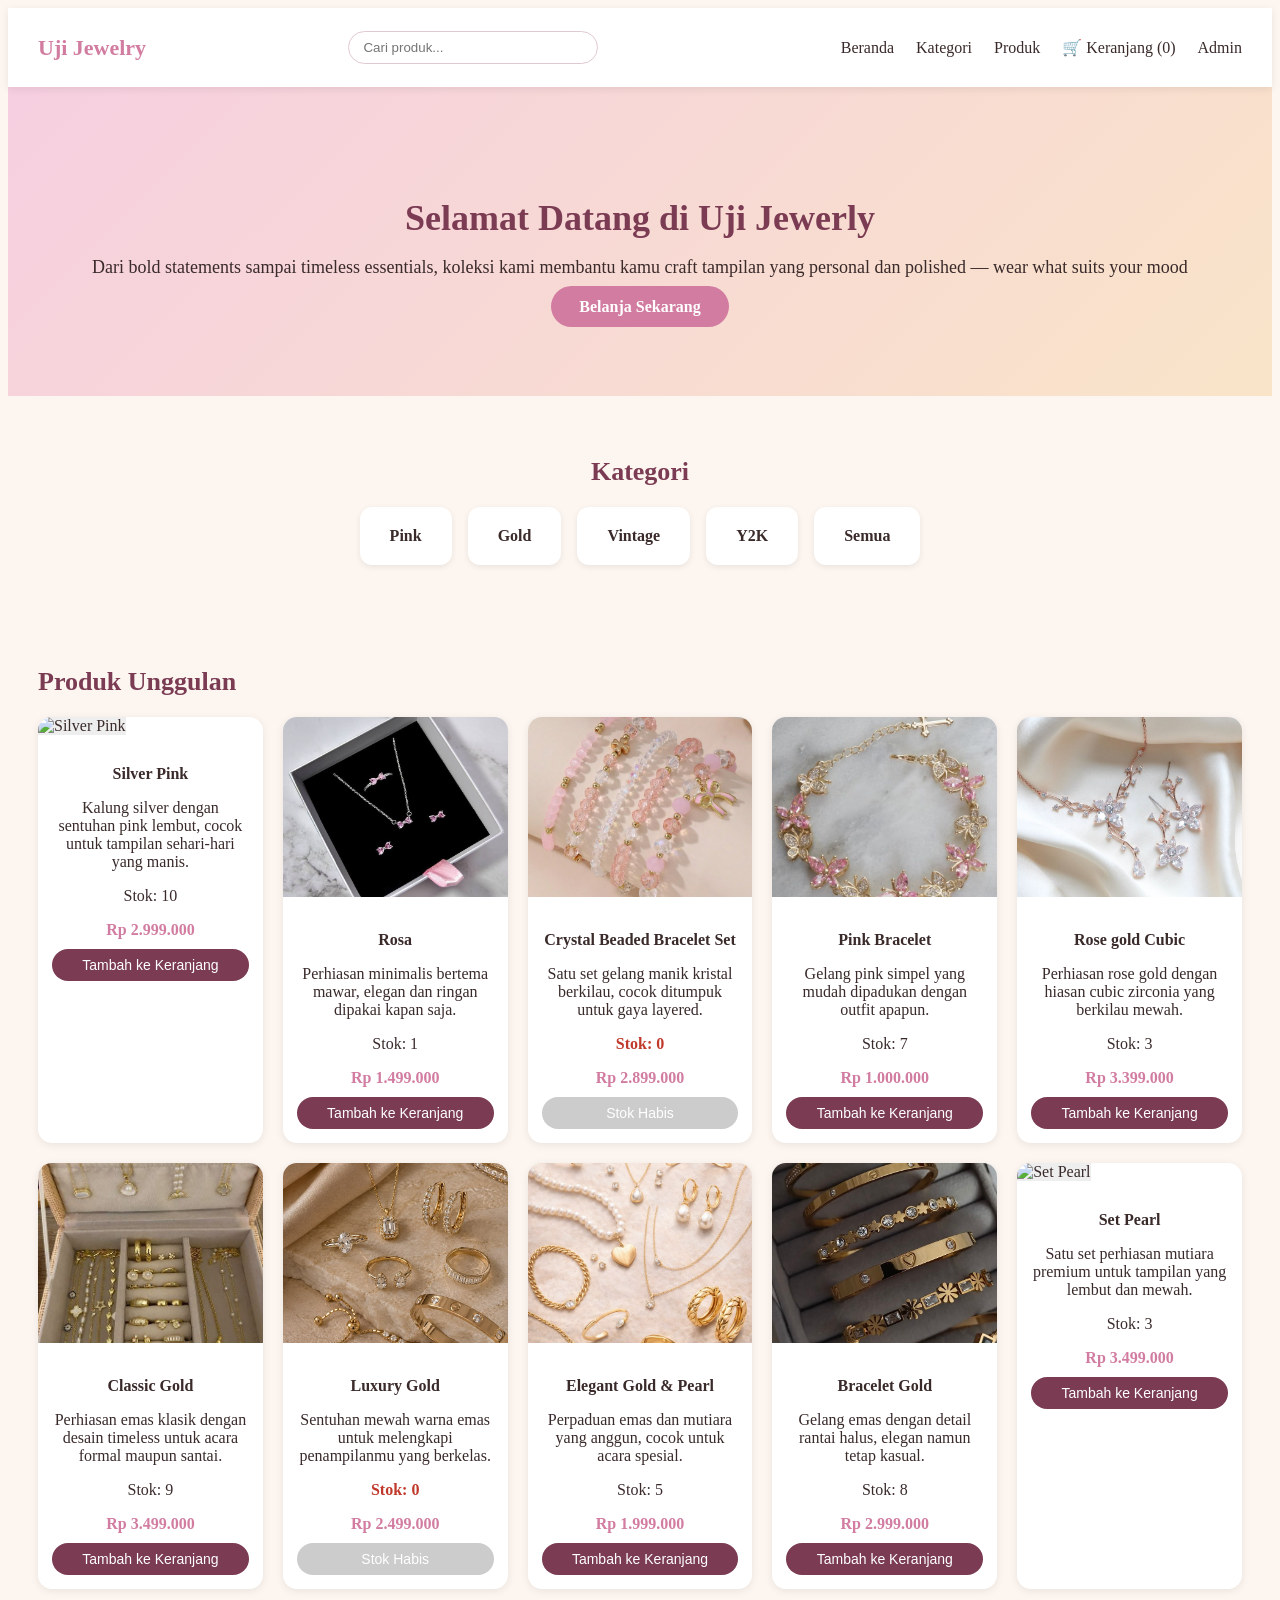
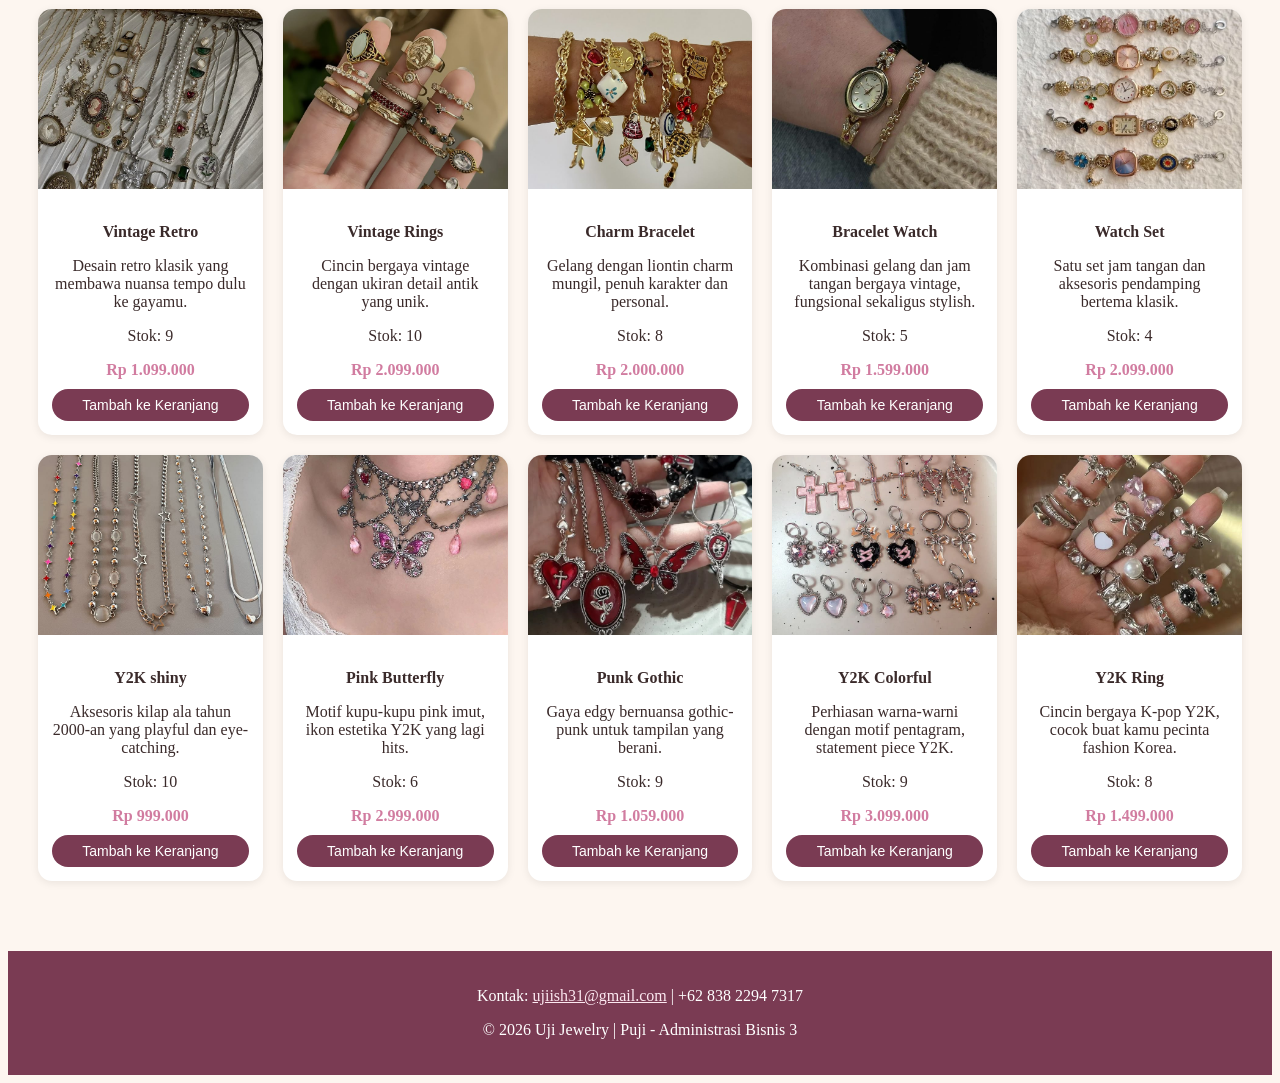
==== commit fc931c7a: "Update index.html" ====
--- a/index.html
+++ b/index.html
@@ -140,7 +140,7 @@
 
       <div class="product-grid">
         <article class="product-card" data-category="Pink">
-          <img src="simplepink.jpg" alt="Silver Pink">
+          <img src="image/simplepink.jpg" alt="Silver Pink">
           <div class="product-info">
             <h3>Silver Pink</h3>
              <p class="product-desc">Kalung silver dengan sentuhan pink lembut, cocok untuk tampilan sehari-hari yang manis.</p>
@@ -151,7 +151,7 @@
         </article>
 
         <article class="product-card" data-category="Pink">
-          <img src="Rosa.jpg" alt="Rosa">
+          <img src="image/Rosa.jpg" alt="Rosa">
           <div class="product-info">
             <h3>Rosa</h3>
              <p class="product-desc">Perhiasan minimalis bertema mawar, elegan dan ringan dipakai kapan saja.</p>
@@ -162,7 +162,7 @@
         </article>
 
         <article class="product-card" data-category="Pink">
-          <img src="Crystal Beaded Bracelet Set.jpg" alt="Crystal Beaded Bracelet Set">
+          <img src="image/Crystal Beaded Bracelet Set.jpg" alt="Crystal Beaded Bracelet Set">
           <div class="product-info">
             <h3>Crystal Beaded Bracelet Set</h3>
              <p class="product-desc">Satu set gelang manik kristal berkilau, cocok ditumpuk untuk gaya layered.</p>
@@ -173,7 +173,7 @@
         </article>
 
         <article class="product-card" data-category="Pink">
-          <img src="Pink Bracelet.jpg" alt="Pink Bracelet">
+          <img src="image/Pink Bracelet.jpg" alt="Pink Bracelet">
           <div class="product-info">
             <h3>Pink Bracelet</h3>
             <p class="product-desc">Gelang pink simpel yang mudah dipadukan dengan outfit apapun.</p>
@@ -184,7 +184,7 @@
         </article>
 
         <article class="product-card" data-category="Pink">
-          <img src="Rose gold Cubic.jpg" alt="Rose gold Cubic">
+          <img src="image/Rose gold Cubic.jpg" alt="Rose gold Cubic">
           <div class="product-info">
             <h3>Rose gold Cubic</h3>
              <p class="product-desc">Perhiasan rose gold dengan hiasan cubic zirconia yang berkilau mewah.</p>
@@ -195,7 +195,7 @@
         </article>
 
         <article class="product-card" data-category="Gold">
-          <img src="gold.jpg" alt="Classic Gold">
+          <img src="image/gold.jpg" alt="Classic Gold">
           <div class="product-info">
             <h3>Classic Gold</h3>
              <p class="product-desc">Perhiasan emas klasik dengan desain timeless untuk acara formal maupun santai.</p>
@@ -206,7 +206,7 @@
         </article>
 
         <article class="product-card" data-category="Gold">
-          <img src="Luxury Gold.jpg" alt="Luxury Gold">
+          <img src="image/Luxury Gold.jpg" alt="Luxury Gold">
           <div class="product-info">
             <h3>Luxury Gold</h3>
              <p class="product-desc">Sentuhan mewah warna emas untuk melengkapi penampilanmu yang berkelas.</p>
@@ -217,7 +217,7 @@
         </article>
 
         <article class="product-card" data-category="Gold">
-          <img src="Elegant Gold & Pearl.jpg" alt="Elegant Gold & Pearl">
+          <img src="image/Elegant Gold & Pearl.jpg" alt="Elegant Gold & Pearl">
           <div class="product-info">
             <h3>Elegant Gold & Pearl</h3>
              <p class="product-desc">Perpaduan emas dan mutiara yang anggun, cocok untuk acara spesial.</p>
@@ -228,7 +228,7 @@
         </article>
 
         <article class="product-card" data-category="Gold">
-          <img src="Bracelet Gold.jpg" alt="Bracelet Gold">
+          <img src="image/Bracelet Gold.jpg" alt="Bracelet Gold">
           <div class="product-info">
             <h3>Bracelet Gold</h3>
              <p class="product-desc">Gelang emas dengan detail rantai halus, elegan namun tetap kasual.</p>
@@ -239,7 +239,7 @@
         </article>
 
         <article class="product-card" data-category="Gold">
-          <img src="set pearl.jpg" alt="Set Pearl">
+          <img src="image/set pearl.jpg" alt="Set Pearl">
           <div class="product-info">
             <h3>Set Pearl</h3>
              <p class="product-desc">Satu set perhiasan mutiara premium untuk tampilan yang lembut dan mewah.</p>
@@ -250,7 +250,7 @@
         </article>
 
         <article class="product-card" data-category="Vintage">
-          <img src="vintage.jpg" alt="Vintage Retro">
+          <img src="image/vintage.jpg" alt="Vintage Retro">
           <div class="product-info">
             <h3>Vintage Retro</h3>
              <p class="product-desc">Desain retro klasik yang membawa nuansa tempo dulu ke gayamu.</p>
@@ -261,7 +261,7 @@
         </article>
 
         <article class="product-card" data-category="Vintage">
-          <img src="Vintage rings.jpg" alt="Vintage Rings">
+          <img src="image/Vintage rings.jpg" alt="Vintage Rings">
           <div class="product-info">
             <h3>Vintage Rings</h3>
              <p class="product-desc">Cincin bergaya vintage dengan ukiran detail antik yang unik.</p>
@@ -272,7 +272,7 @@
         </article>
 
         <article class="product-card" data-category="Vintage">
-          <img src="charm bracelets.jpg" alt="Charm Bracelet">
+          <img src="image/charm bracelets.jpg" alt="Charm Bracelet">
           <div class="product-info">
             <h3>Charm Bracelet</h3>
              <p class="product-desc">Gelang dengan liontin charm mungil, penuh karakter dan personal.</p>
@@ -283,7 +283,7 @@
         </article>
 
         <article class="product-card" data-category="Vintage">
-          <img src="Bracelet Watch.jpg" alt="Bracelet Watch">
+          <img src="image/Bracelet Watch.jpg" alt="Bracelet Watch">
           <div class="product-info">
             <h3>Bracelet Watch</h3>
              <p class="product-desc">Kombinasi gelang dan jam tangan bergaya vintage, fungsional sekaligus stylish.</p>
@@ -294,7 +294,7 @@
         </article>
 
         <article class="product-card" data-category="Vintage">
-          <img src="Watch Bracele.jpg" alt="Watch Set">
+          <img src="image/Watch Bracele.jpg" alt="Watch Set">
           <div class="product-info">
             <h3>Watch Set</h3>
              <p class="product-desc">Satu set jam tangan dan aksesoris pendamping bertema klasik.</p>
@@ -305,7 +305,7 @@
         </article>
 
         <article class="product-card" data-category="Y2K">
-          <img src="Y2K.jpg" alt="Y2K shiny">
+          <img src="image/Y2K.jpg" alt="Y2K shiny">
           <div class="product-info">
             <h3>Y2K shiny</h3>
              <p class="product-desc">Aksesoris kilap ala tahun 2000-an yang playful dan eye-catching.</p>
@@ -316,7 +316,7 @@
         </article>
 
         <article class="product-card" data-category="Y2K">
-          <img src="Pink Butterfly.jpg" alt="Pink Butterfly">
+          <img src="image/Pink Butterfly.jpg" alt="Pink Butterfly">
           <div class="product-info">
             <h3>Pink Butterfly</h3>
              <p class="product-desc">Motif kupu-kupu pink imut, ikon estetika Y2K yang lagi hits.</p>
@@ -327,7 +327,7 @@
         </article>
 
         <article class="product-card" data-category="Y2K">
-          <img src="Punk Gothic.jpg" alt="Punk Gothic">
+          <img src="image/Punk Gothic.jpg" alt="Punk Gothic">
           <div class="product-info">
             <h3>Punk Gothic</h3>
              <p class="product-desc">Gaya edgy bernuansa gothic-punk untuk tampilan yang berani.</p>
@@ -338,7 +338,7 @@
         </article>
 
         <article class="product-card" data-category="Y2K">
-          <img src="Y2K Style Colorful Pentagram.jpg" alt="Y2K Colorful">
+          <img src="image/Y2K Style Colorful Pentagram.jpg" alt="Y2K Colorful">
           <div class="product-info">
             <h3>Y2K Colorful</h3>
              <p class="product-desc">Perhiasan warna-warni dengan motif pentagram, statement piece Y2K.</p>
@@ -349,7 +349,7 @@
         </article>
 
         <article class="product-card" data-category="Y2K">
-          <img src="Kpop Ring Y2K.jpg" alt="Y2K Ring">
+          <img src="image/Kpop Ring Y2K.jpg" alt="Y2K Ring">
           <div class="product-info">
             <h3>Y2K Ring</h3>
              <p class="product-desc">Cincin bergaya K-pop Y2K, cocok buat kamu pecinta fashion Korea.</p>
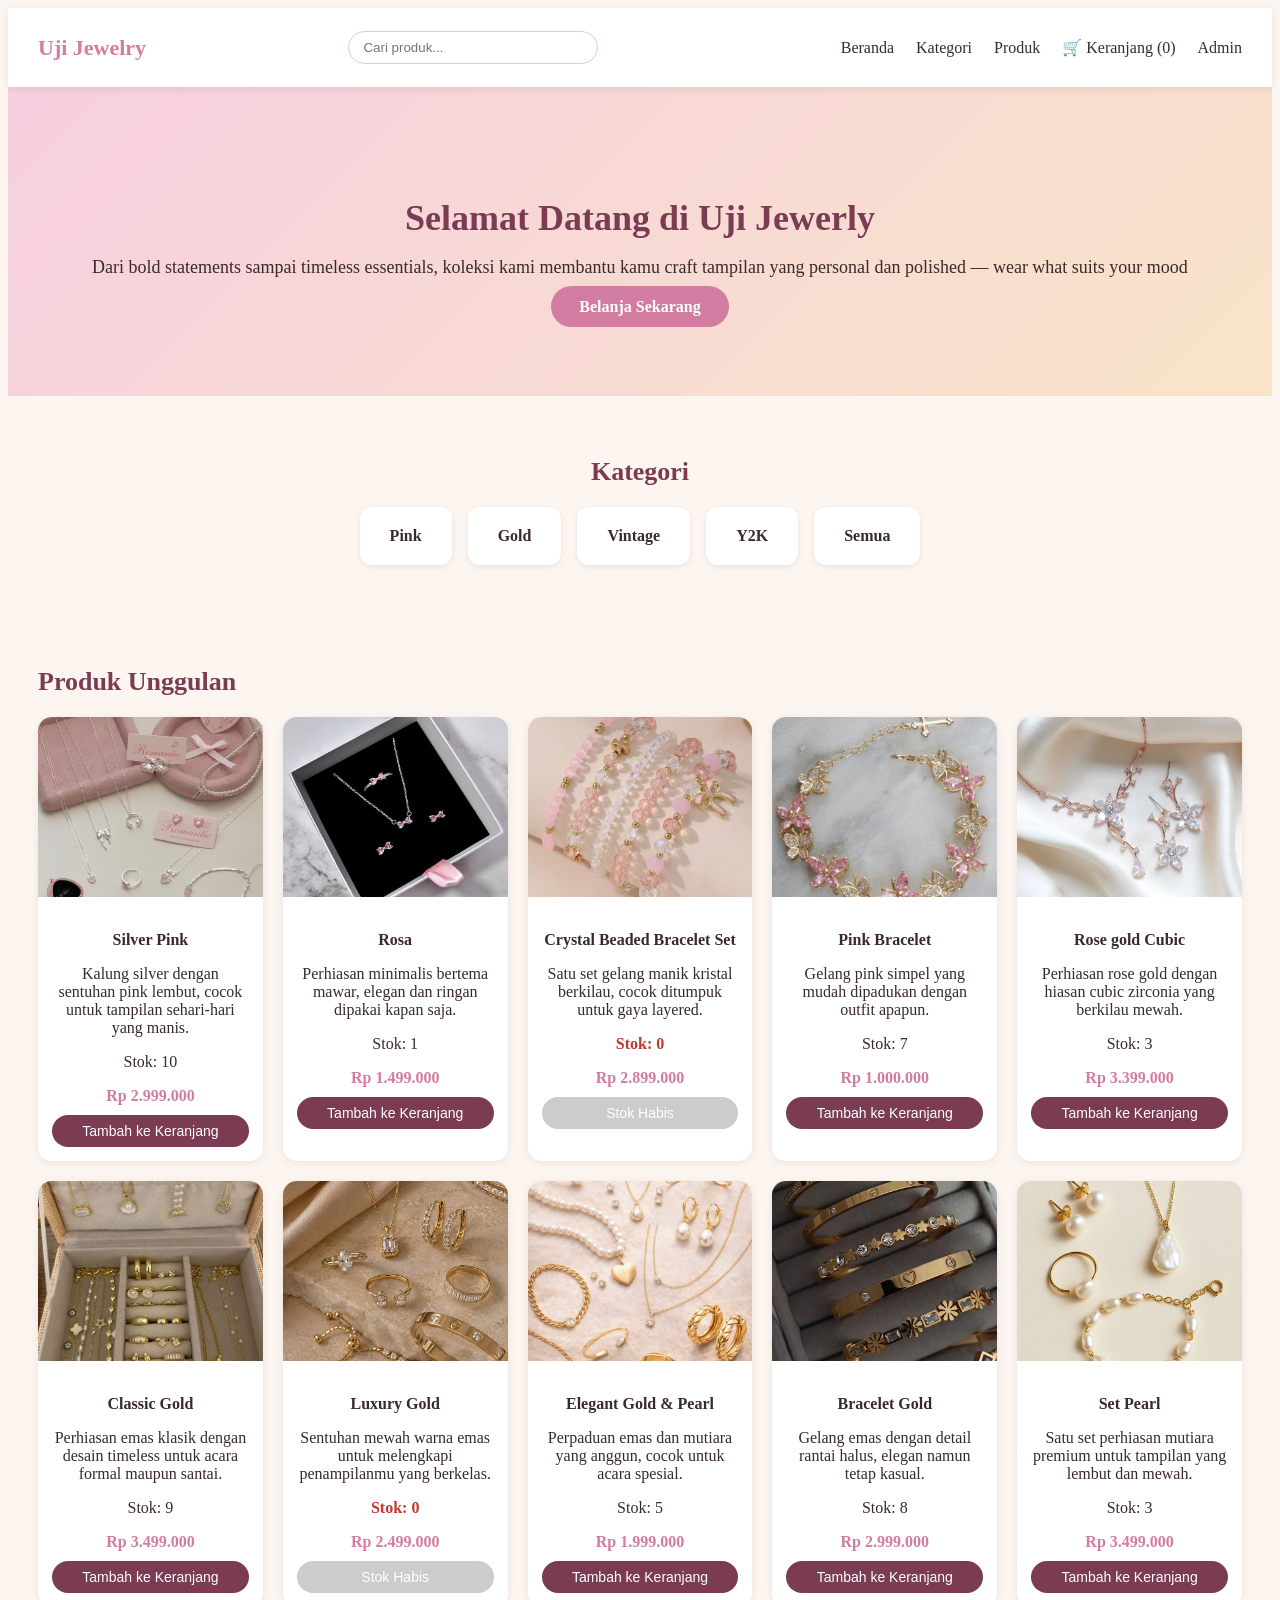
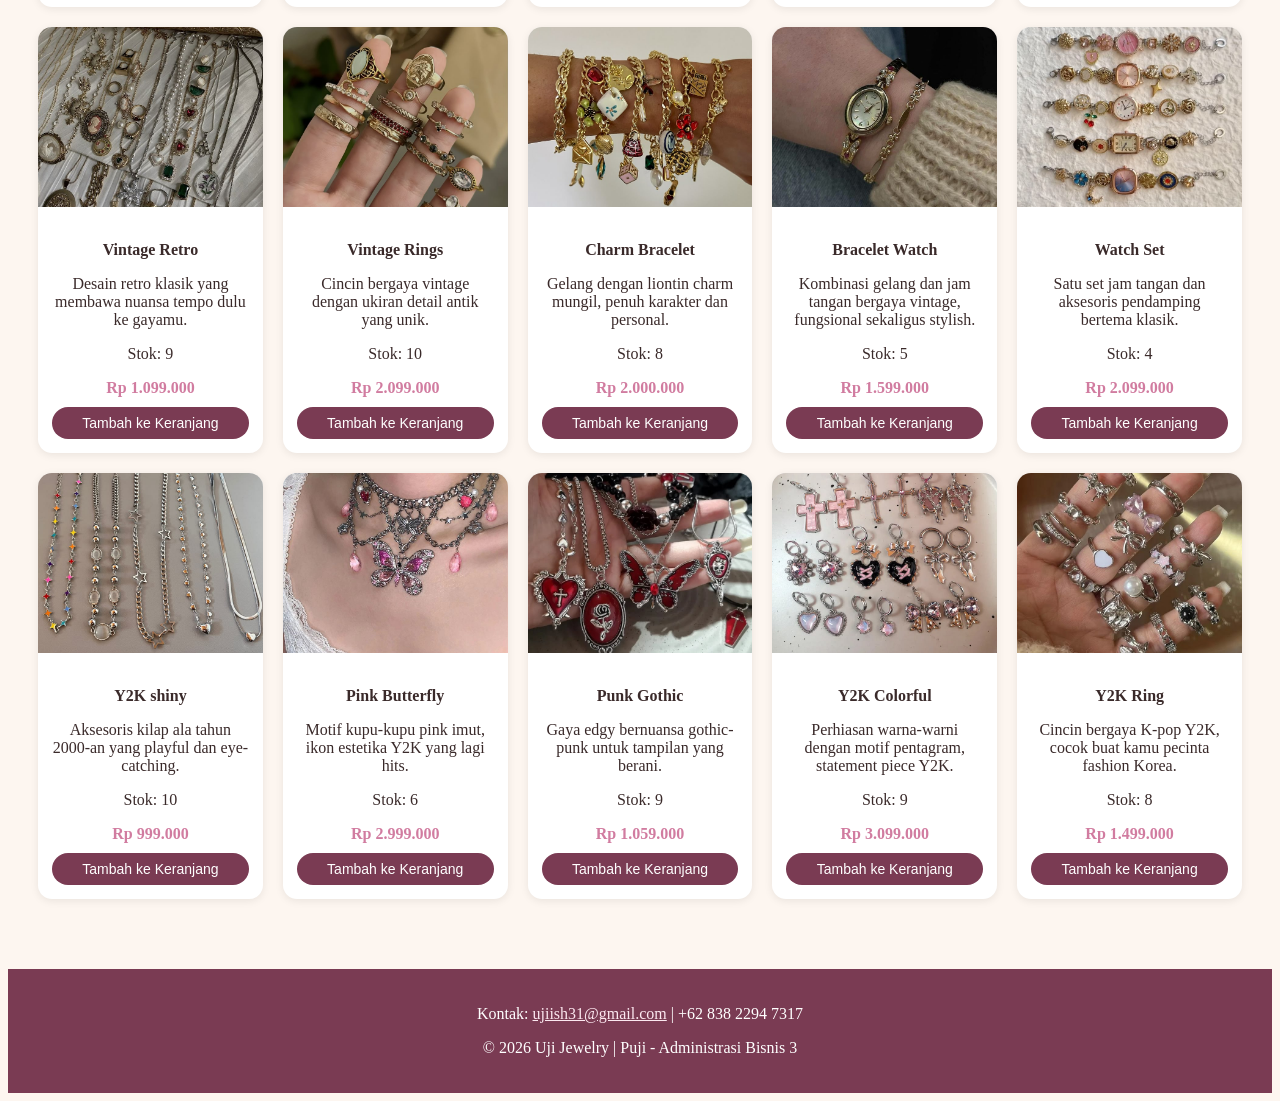
==== commit 8bad402d: "Update index.html" ====
--- a/index.html
+++ b/index.html
@@ -4,6 +4,13 @@
   <meta charset="UTF-8" />
   <meta name="viewport" content="width=device-width, initial-scale=1.0" />
   <title>Uji Jewelry Store</title>
+  <script async src="https://www.googletagmanager.com/gtag/js?id=G-XXXXXXXXXX"></script>
+<script>
+  window.dataLayer = window.dataLayer || [];
+  function gtag(){dataLayer.push(arguments);}
+  gtag('js', new Date());
+  gtag('config', 'G-XXXXXXXXXX');
+</script>
   <style>
     { margin: 0; padding: 0; box-sizing: border-box; font-family: 'Segoe UI', Arial, sans-serif; }
     body { background: #fdf6f0; color: #3a2a2a; }
